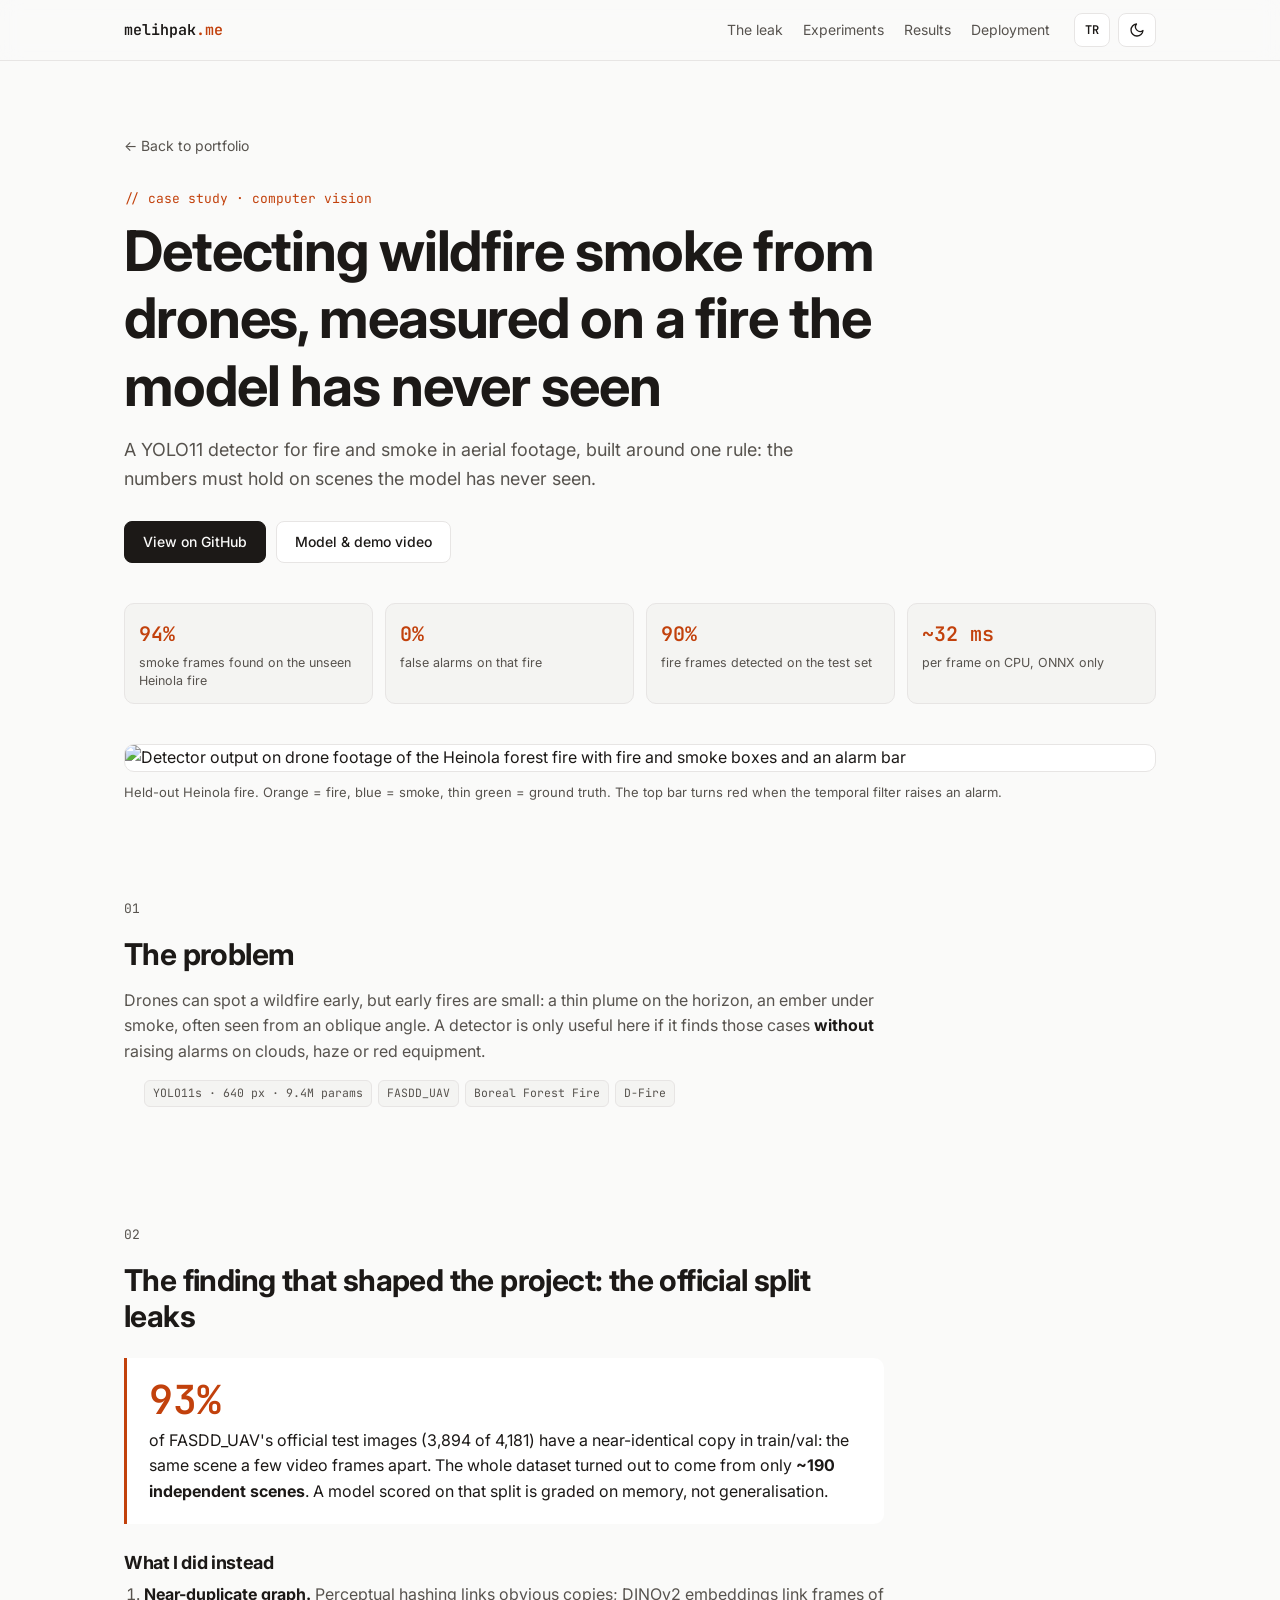
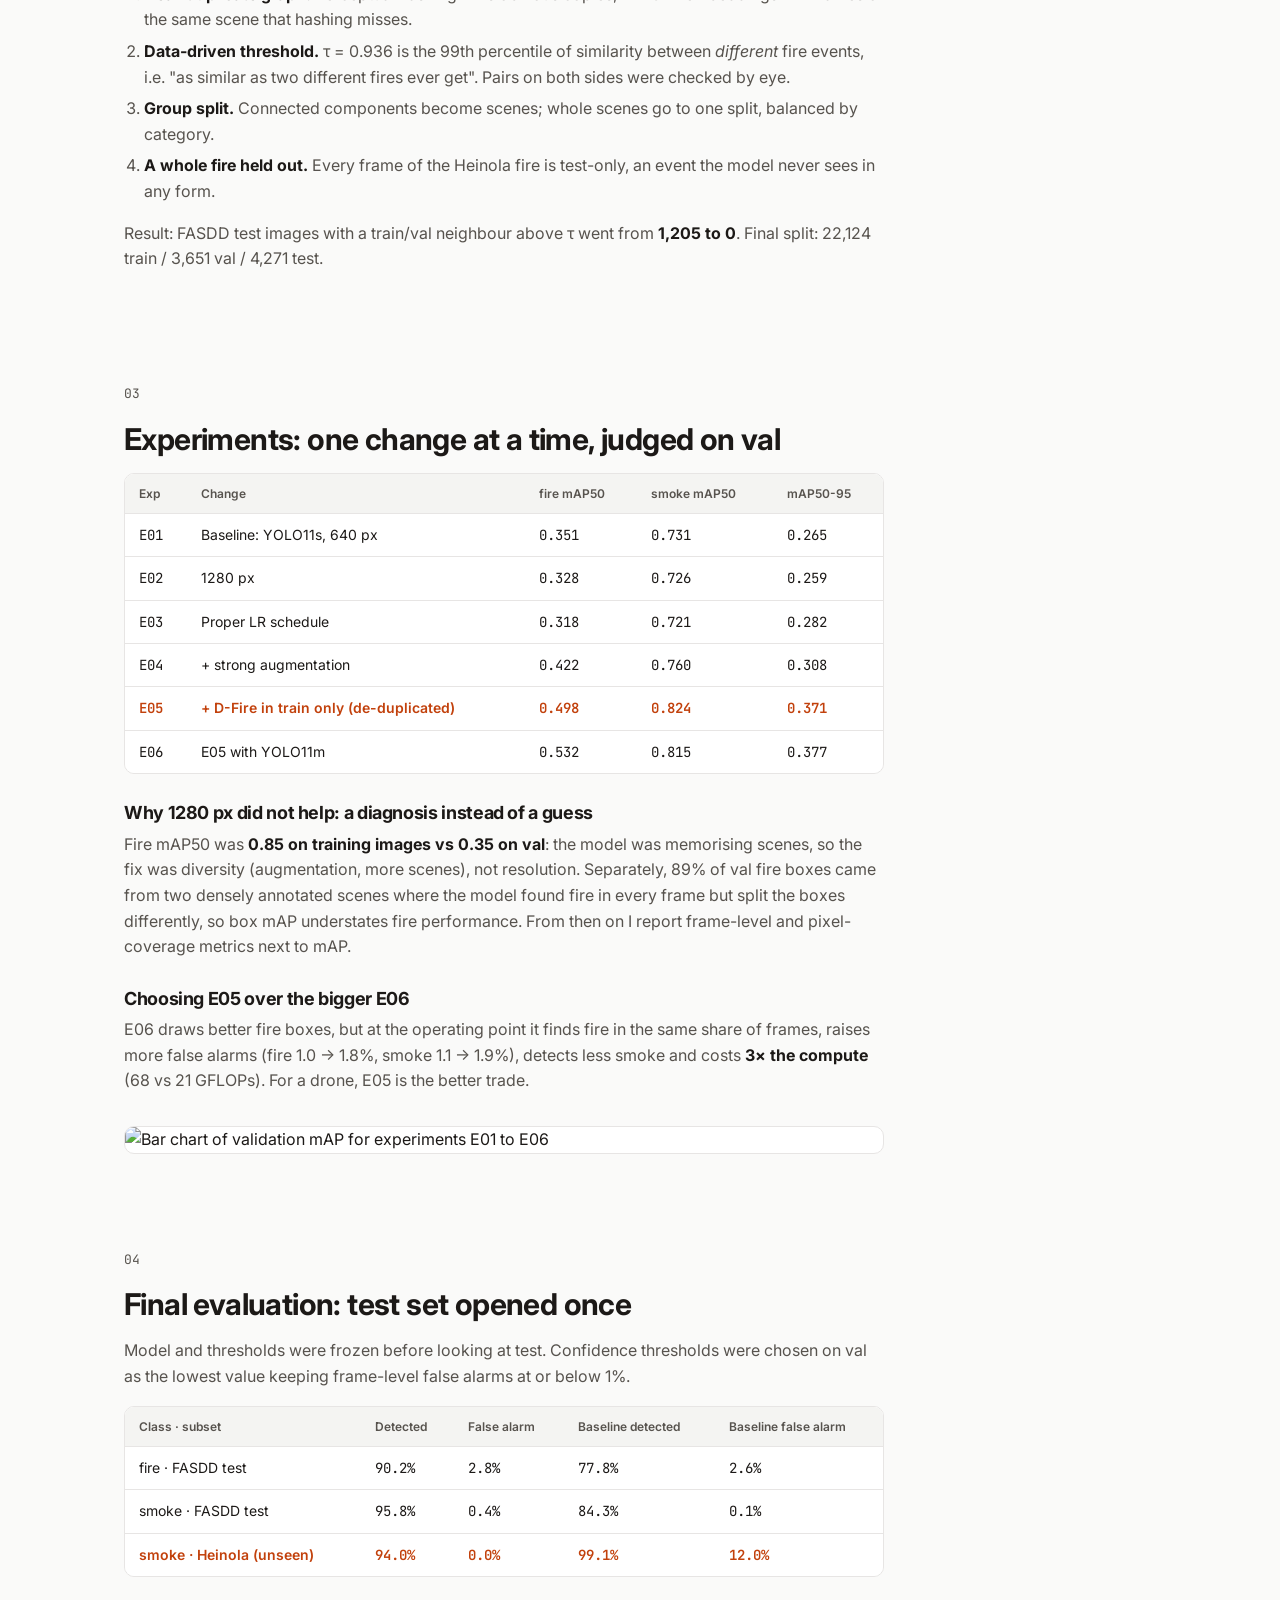
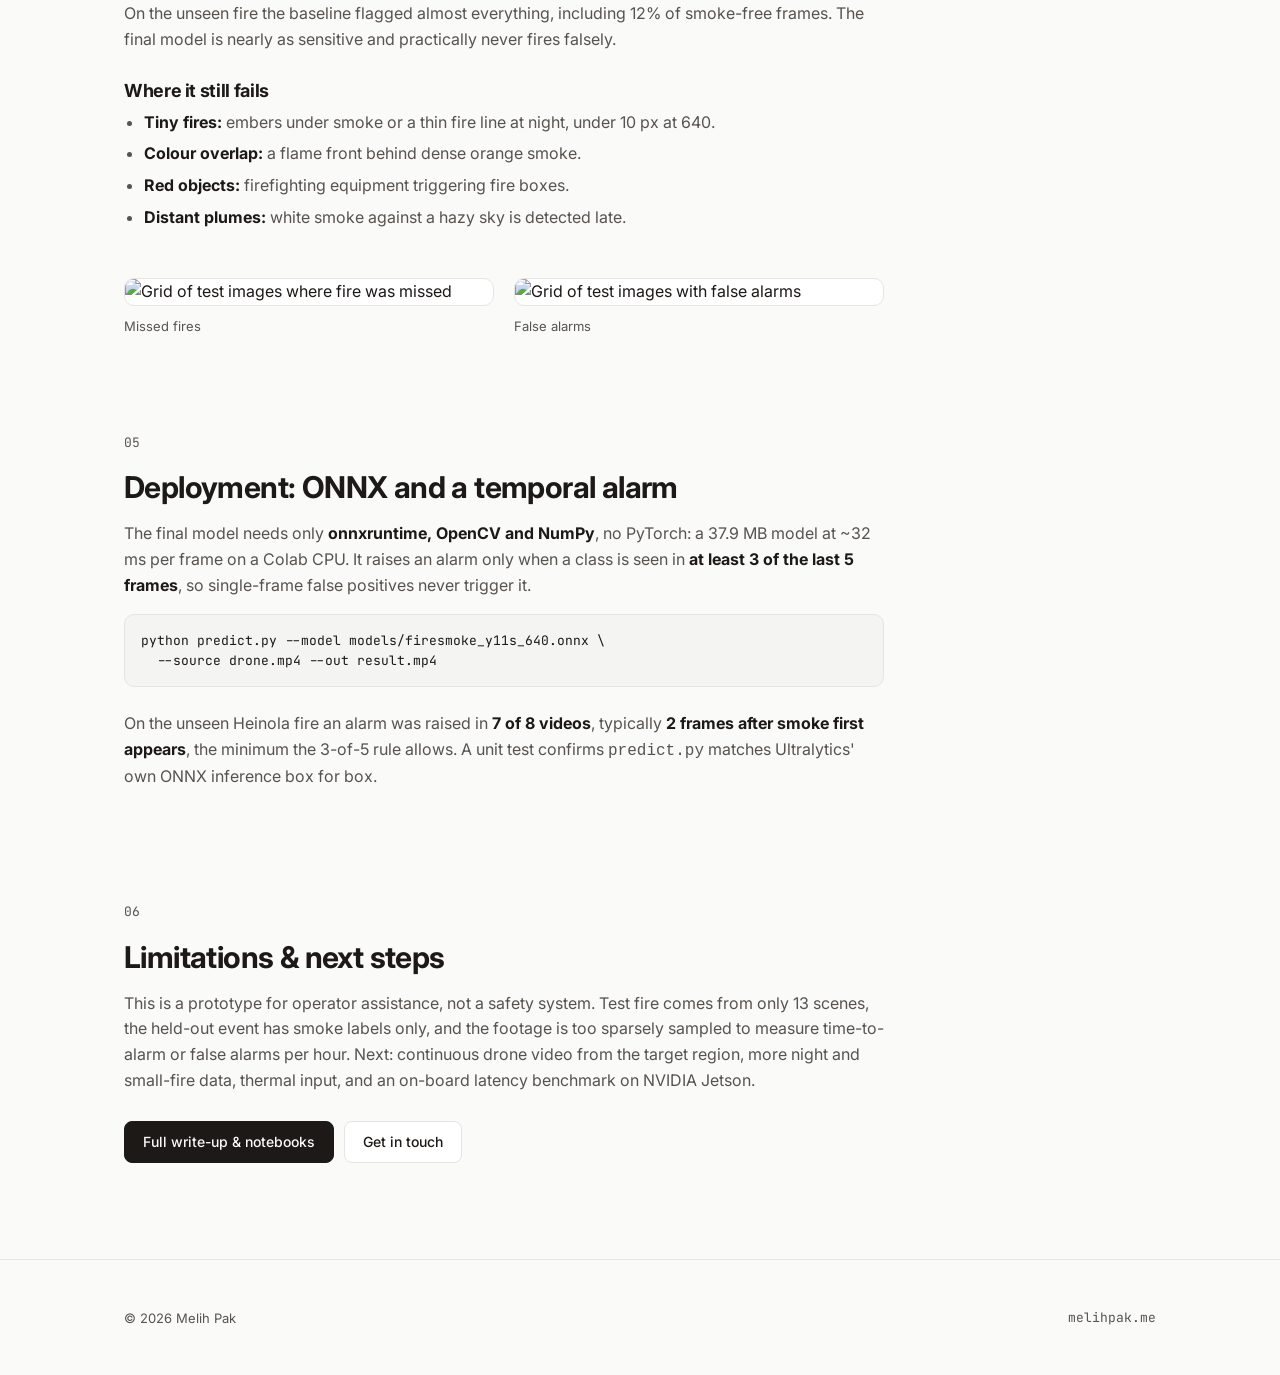
==== wildfire.html @ 62a76d14 "Add portfolio site with wildfire case study and CVs Bilingual (EN/TR) portfolio with system-aware th" ====
<!doctype html>
<html lang="en" data-lang="en"
  data-title-en="Wildfire detection from drones · Melih Pak"
  data-title-tr="Drone ile orman yangını tespiti · Melih Pak">
<head>
  <meta charset="utf-8">
  <meta name="viewport" content="width=device-width, initial-scale=1">
  <title>Wildfire detection from drones · Melih Pak</title>
  <meta name="description" content="Case study: a YOLO11 fire and smoke detector for drone footage, evaluated on a leak-free split and an entirely unseen wildfire, deployed with ONNX Runtime.">
  <meta property="og:title" content="Wildfire detection from drones · Melih Pak">
  <meta property="og:description" content="94% of smoke frames found on an unseen fire with 0% false alarms.">
  <meta property="og:url" content="https://melihpak.me/wildfire.html">
  <meta property="og:type" content="article">
  <link rel="canonical" href="https://melihpak.me/wildfire.html">
  <link rel="icon" href="data:image/svg+xml,<svg xmlns='http://www.w3.org/2000/svg' viewBox='0 0 32 32'><rect x='3' y='7' width='26' height='20' fill='none' stroke='%23ff7a2e' stroke-width='3'/><rect x='3' y='2' width='14' height='6' fill='%23ff7a2e'/></svg>">
  <script>
    (function () {
      var r = document.documentElement, t = null, l = null;
      try { t = localStorage.getItem("theme"); l = localStorage.getItem("lang"); } catch (e) {}
      if (t) r.dataset.theme = t;
      if (!l) l = (navigator.language || "").toLowerCase().indexOf("tr") === 0 ? "tr" : "en";
      r.dataset.lang = l;
      r.lang = l;
    })();
  </script>
  <link rel="preconnect" href="https://fonts.googleapis.com">
  <link rel="preconnect" href="https://fonts.gstatic.com" crossorigin>
  <link href="https://fonts.googleapis.com/css2?family=Inter:wght@400;500;600;700&family=JetBrains+Mono:wght@400;600&display=swap" rel="stylesheet">
  <link rel="stylesheet" href="assets/style.css">
</head>
<body>
  <header class="site-header">
    <div class="container">
      <a class="logo" href="index.html">melihpak<span>.me</span></a>
      <nav class="nav" aria-label="Main">
        <ul class="nav-links">
          <li><a href="#leak"><span lang="en">The leak</span><span lang="tr">Sızıntı</span></a></li>
          <li><a href="#experiments"><span lang="en">Experiments</span><span lang="tr">Deneyler</span></a></li>
          <li><a href="#results"><span lang="en">Results</span><span lang="tr">Sonuçlar</span></a></li>
          <li><a href="#deployment"><span lang="en">Deployment</span><span lang="tr">Dağıtım</span></a></li>
        </ul>
        <div class="toggles">
          <button class="icon-btn" id="lang-toggle" type="button">TR</button>
          <button class="icon-btn" id="theme-toggle" type="button" aria-label="Toggle theme">
            <svg class="icon-moon" viewBox="0 0 24 24" fill="none" stroke="currentColor" stroke-width="2" stroke-linecap="round" stroke-linejoin="round"><path d="M21 12.8A9 9 0 1 1 11.2 3a7 7 0 0 0 9.8 9.8z"/></svg>
            <svg class="icon-sun" viewBox="0 0 24 24" fill="none" stroke="currentColor" stroke-width="2" stroke-linecap="round"><circle cx="12" cy="12" r="4"/><path d="M12 2v2M12 20v2M4.9 4.9l1.4 1.4M17.7 17.7l1.4 1.4M2 12h2M20 12h2M4.9 19.1l1.4-1.4M17.7 6.3l1.4-1.4"/></svg>
          </button>
        </div>
      </nav>
    </div>
  </header>

  <main class="container">
    <div class="cs-hero">
      <a class="back" href="index.html"><span lang="en">← Back to portfolio</span><span lang="tr">← Portfolyoya dön</span></a>
      <p class="eyebrow"><span lang="en">// case study · computer vision</span><span lang="tr">// vaka çalışması · bilgisayarlı görü</span></p>
      <h1><span lang="en">Detecting wildfire smoke from drones, measured on a fire the model has never seen</span><span lang="tr">Drone görüntülerinden orman yangını dumanı tespiti, modelin hiç görmediği bir yangında ölçüldü</span></h1>
      <p class="lede">
        <span lang="en">A YOLO11 detector for fire and smoke in aerial footage, built around one rule: the numbers must hold on scenes the model has never seen.</span>
        <span lang="tr">Havadan çekilmiş görüntülerde ateş ve duman tespit eden bir YOLO11 modeli. Tek bir kurala göre geliştirildi: sonuçlar modelin hiç görmediği sahnelerde de geçerli olmalı.</span>
      </p>
      <div class="links">
        <a class="btn primary" href="https://github.com/MelihPAK/wildfire-uav-detection" target="_blank" rel="noopener"><span lang="en">View on GitHub</span><span lang="tr">GitHub'da incele</span></a>
        <a class="btn" href="https://github.com/MelihPAK/wildfire-uav-detection/releases" target="_blank" rel="noopener"><span lang="en">Model &amp; demo video</span><span lang="tr">Model &amp; demo video</span></a>
      </div>

      <div class="stats">
        <div class="stat det smoke" data-label="smoke 0.94"><strong>94%</strong>
          <span lang="en">smoke frames found on the unseen Heinola fire</span><span lang="tr">görülmemiş Heinola yangınında bulunan duman kareleri</span></div>
        <div class="stat det" data-label="false_alarm 0.00"><strong>0%</strong>
          <span lang="en">false alarms on that fire</span><span lang="tr">aynı yangında yanlış alarm</span></div>
        <div class="stat det smoke" data-label="fire 0.90"><strong>90%</strong>
          <span lang="en">fire frames detected on the test set</span><span lang="tr">test setinde tespit edilen ateş kareleri</span></div>
        <div class="stat det" data-label="latency 32ms"><strong>~32 ms</strong>
          <span lang="en">per frame on CPU, ONNX only</span><span lang="tr">kare başına, yalnızca ONNX ile CPU'da</span></div>
      </div>

      <figure class="figure" style="margin-top:0">
        <img src="https://raw.githubusercontent.com/MelihPAK/wildfire-uav-detection/main/assets/demo_heinola.gif"
          alt="Detector output on drone footage of the Heinola forest fire with fire and smoke boxes and an alarm bar">
        <figcaption>
          <span lang="en">Held-out Heinola fire. Orange = fire, blue = smoke, thin green = ground truth. The top bar turns red when the temporal filter raises an alarm.</span>
          <span lang="tr">Dışarıda tutulan Heinola yangını. Turuncu = ateş, mavi = duman, ince yeşil = gerçek etiket. Zamansal filtre alarm verdiğinde üst çubuk kırmızıya döner.</span>
        </figcaption>
      </figure>
    </div>

    <section class="prose">
      <p class="eyebrow">01</p>
      <h2><span lang="en">The problem</span><span lang="tr">Problem</span></h2>
      <p lang="en">Drones can spot a wildfire early, but early fires are small: a thin plume on the horizon, an ember under smoke, often seen from an oblique angle. A detector is only useful here if it finds those cases <strong>without</strong> raising alarms on clouds, haze or red equipment.</p>
      <p lang="tr">Drone'lar bir orman yangınını erken fark edebilir, ama erken yangınlar küçüktür: ufukta ince bir duman, dumanın altında bir kor, çoğu zaman eğik bir açıdan görülür. Burada bir model ancak bu durumları bulut, pus ya da kırmızı ekipman yüzünden alarm vermeden yakalayabiliyorsa işe yarar.</p>
      <ul class="tags"><li>YOLO11s · 640 px · 9.4M params</li><li>FASDD_UAV</li><li>Boreal Forest Fire</li><li>D-Fire</li></ul>
    </section>

    <section class="prose" id="leak">
      <p class="eyebrow">02</p>
      <h2><span lang="en">The finding that shaped the project: the official split leaks</span><span lang="tr">Projeyi şekillendiren bulgu: resmi bölme sızdırıyor</span></h2>
      <div class="callout">
        <span class="big-number">93%</span>
        <p lang="en">of FASDD_UAV's official test images (3,894 of 4,181) have a near-identical copy in train/val: the same scene a few video frames apart. The whole dataset turned out to come from only <strong>~190 independent scenes</strong>. A model scored on that split is graded on memory, not generalisation.</p>
        <p lang="tr">FASDD_UAV'nin resmi test görüntülerinin (4.181'de 3.894) eğitim/doğrulama setinde neredeyse aynı bir kopyası var: aynı sahne, birkaç video karesi arayla. Tüm veri setinin yalnızca <strong>~190 bağımsız sahneden</strong> oluştuğu ortaya çıktı. Bu bölmeyle ölçülen bir model genellemeye değil ezbere not alıyor.</p>
      </div>
      <h3><span lang="en">What I did instead</span><span lang="tr">Bunun yerine ne yaptım</span></h3>
      <ol lang="en">
        <li><strong>Near-duplicate graph.</strong> Perceptual hashing links obvious copies; DINOv2 embeddings link frames of the same scene that hashing misses.</li>
        <li><strong>Data-driven threshold.</strong> τ = 0.936 is the 99th percentile of similarity between <em>different</em> fire events, i.e. "as similar as two different fires ever get". Pairs on both sides were checked by eye.</li>
        <li><strong>Group split.</strong> Connected components become scenes; whole scenes go to one split, balanced by category.</li>
        <li><strong>A whole fire held out.</strong> Every frame of the Heinola fire is test-only, an event the model never sees in any form.</li>
      </ol>
      <ol lang="tr">
        <li><strong>Neredeyse-kopya grafı.</strong> Algısal hash bariz kopyaları bağlıyor; DINOv2 gömmeleri hash'in kaçırdığı aynı sahneye ait kareleri bağlıyor.</li>
        <li><strong>Veriye dayalı eşik.</strong> τ = 0.936, <em>farklı</em> yangın olayları arasındaki benzerliğin 99. yüzdeliği; yani "iki farklı yangının en fazla birbirine benzeyebildiği nokta". Eşiğin iki tarafındaki çiftler gözle kontrol edildi.</li>
        <li><strong>Grup bazlı bölme.</strong> Bağlı bileşenler sahne oluyor; her sahne bütün olarak tek bir bölmeye gidiyor ve kategoriye göre dengeleniyor.</li>
        <li><strong>Bir yangın tamamen dışarıda.</strong> Heinola yangınının tüm kareleri yalnızca testte; model bu olayı hiçbir şekilde görmüyor.</li>
      </ol>
      <p lang="en">Result: FASDD test images with a train/val neighbour above τ went from <strong>1,205 to 0</strong>. Final split: 22,124 train / 3,651 val / 4,271 test.</p>
      <p lang="tr">Sonuç: eğitim/doğrulamada τ üzerinde komşusu olan FASDD test görüntüsü sayısı <strong>1.205'ten 0'a</strong> indi. Son bölme: 22.124 eğitim / 3.651 doğrulama / 4.271 test.</p>
    </section>

    <section class="prose" id="experiments">
      <p class="eyebrow">03</p>
      <h2><span lang="en">Experiments: one change at a time, judged on val</span><span lang="tr">Deneyler: her seferinde tek değişiklik, doğrulama setiyle değerlendirme</span></h2>
      <div class="table-wrap">
        <table>
          <thead>
            <tr><th>Exp</th><th><span lang="en">Change</span><span lang="tr">Değişiklik</span></th><th>fire mAP50</th><th>smoke mAP50</th><th>mAP50-95</th></tr>
          </thead>
          <tbody>
            <tr><td class="num">E01</td><td><span lang="en">Baseline: YOLO11s, 640 px</span><span lang="tr">Baz: YOLO11s, 640 px</span></td><td class="num">0.351</td><td class="num">0.731</td><td class="num">0.265</td></tr>
            <tr><td class="num">E02</td><td>1280 px</td><td class="num">0.328</td><td class="num">0.726</td><td class="num">0.259</td></tr>
            <tr><td class="num">E03</td><td><span lang="en">Proper LR schedule</span><span lang="tr">Düzgün öğrenme oranı planı</span></td><td class="num">0.318</td><td class="num">0.721</td><td class="num">0.282</td></tr>
            <tr><td class="num">E04</td><td><span lang="en">+ strong augmentation</span><span lang="tr">+ güçlü veri artırma</span></td><td class="num">0.422</td><td class="num">0.760</td><td class="num">0.308</td></tr>
            <tr class="best"><td class="num">E05</td><td><span lang="en">+ D-Fire in train only (de-duplicated)</span><span lang="tr">+ yalnızca eğitime D-Fire (kopyalar ayıklanmış)</span></td><td class="num">0.498</td><td class="num">0.824</td><td class="num">0.371</td></tr>
            <tr><td class="num">E06</td><td><span lang="en">E05 with YOLO11m</span><span lang="tr">E05, YOLO11m ile</span></td><td class="num">0.532</td><td class="num">0.815</td><td class="num">0.377</td></tr>
          </tbody>
        </table>
      </div>
      <h3><span lang="en">Why 1280 px did not help: a diagnosis instead of a guess</span><span lang="tr">1280 px neden işe yaramadı: tahmin yerine teşhis</span></h3>
      <p lang="en">Fire mAP50 was <strong>0.85 on training images vs 0.35 on val</strong>: the model was memorising scenes, so the fix was diversity (augmentation, more scenes), not resolution. Separately, 89% of val fire boxes came from two densely annotated scenes where the model found fire in every frame but split the boxes differently, so box mAP understates fire performance. From then on I report frame-level and pixel-coverage metrics next to mAP.</p>
      <p lang="tr">Ateş mAP50 değeri <strong>eğitim görüntülerinde 0.85, doğrulamada 0.35</strong> idi: model sahneleri ezberliyordu, yani çözüm çözünürlük değil çeşitlilikti (veri artırma, daha fazla sahne). Ayrıca doğrulamadaki ateş kutularının %89'u yoğun etiketlenmiş iki sahneden geliyordu; model her karede ateşi buluyor ama kutuları farklı bölüyordu, bu yüzden kutu mAP'si ateş performansını olduğundan düşük gösteriyor. O noktadan sonra mAP'nin yanında kare bazlı ve piksel kapsama metriklerini de raporladım.</p>
      <h3><span lang="en">Choosing E05 over the bigger E06</span><span lang="tr">Daha büyük E06 yerine neden E05</span></h3>
      <p lang="en">E06 draws better fire boxes, but at the operating point it finds fire in the same share of frames, raises more false alarms (fire 1.0 → 1.8%, smoke 1.1 → 1.9%), detects less smoke and costs <strong>3× the compute</strong> (68 vs 21 GFLOPs). For a drone, E05 is the better trade.</p>
      <p lang="tr">E06 ateş kutularını daha iyi çiziyor, ama çalışma noktasında ateşi aynı oranda karede buluyor, daha çok yanlış alarm veriyor (ateş %1.0 → %1.8, duman %1.1 → %1.9), daha az duman tespit ediyor ve <strong>3 kat daha fazla işlem gücü</strong> istiyor (68'e karşı 21 GFLOPs). Bir drone için E05 daha doğru tercih.</p>
      <figure class="figure">
        <img src="https://raw.githubusercontent.com/MelihPAK/wildfire-uav-detection/main/assets/experiments.png" alt="Bar chart of validation mAP for experiments E01 to E06" loading="lazy">
      </figure>
    </section>

    <section class="prose" id="results">
      <p class="eyebrow">04</p>
      <h2><span lang="en">Final evaluation: test set opened once</span><span lang="tr">Son değerlendirme: test seti tek kez açıldı</span></h2>
      <p lang="en">Model and thresholds were frozen before looking at test. Confidence thresholds were chosen on val as the lowest value keeping frame-level false alarms at or below 1%.</p>
      <p lang="tr">Model ve eşikler test setine bakılmadan önce donduruldu. Güven eşikleri, kare bazlı yanlış alarmı %1 veya altında tutan en düşük değer olarak doğrulama setinde seçildi.</p>
      <div class="table-wrap">
        <table>
          <thead>
            <tr><th><span lang="en">Class · subset</span><span lang="tr">Sınıf · alt küme</span></th><th><span lang="en">Detected</span><span lang="tr">Tespit</span></th><th><span lang="en">False alarm</span><span lang="tr">Yanlış alarm</span></th><th><span lang="en">Baseline detected</span><span lang="tr">Baz tespit</span></th><th><span lang="en">Baseline false alarm</span><span lang="tr">Baz yanlış alarm</span></th></tr>
          </thead>
          <tbody>
            <tr><td><span lang="en">fire · FASDD test</span><span lang="tr">ateş · FASDD test</span></td><td class="num">90.2%</td><td class="num">2.8%</td><td class="num">77.8%</td><td class="num">2.6%</td></tr>
            <tr><td><span lang="en">smoke · FASDD test</span><span lang="tr">duman · FASDD test</span></td><td class="num">95.8%</td><td class="num">0.4%</td><td class="num">84.3%</td><td class="num">0.1%</td></tr>
            <tr class="best"><td><span lang="en">smoke · Heinola (unseen)</span><span lang="tr">duman · Heinola (görülmemiş)</span></td><td class="num">94.0%</td><td class="num">0.0%</td><td class="num">99.1%</td><td class="num">12.0%</td></tr>
          </tbody>
        </table>
      </div>
      <p lang="en">On the unseen fire the baseline flagged almost everything, including 12% of smoke-free frames. The final model is nearly as sensitive and practically never fires falsely.</p>
      <p lang="tr">Görülmemiş yangında baz model neredeyse her şeyi işaretledi, dumansız karelerin %12'si dahil. Son model neredeyse aynı hassasiyette ve pratikte hiç yanlış alarm vermiyor.</p>

      <h3><span lang="en">Where it still fails</span><span lang="tr">Hâlâ nerede hata yapıyor</span></h3>
      <ul lang="en">
        <li><strong>Tiny fires:</strong> embers under smoke or a thin fire line at night, under 10 px at 640.</li>
        <li><strong>Colour overlap:</strong> a flame front behind dense orange smoke.</li>
        <li><strong>Red objects:</strong> firefighting equipment triggering fire boxes.</li>
        <li><strong>Distant plumes:</strong> white smoke against a hazy sky is detected late.</li>
      </ul>
      <ul lang="tr">
        <li><strong>Çok küçük yangınlar:</strong> dumanın altındaki korlar ya da gece ince bir ateş çizgisi, 640 px'te 10 pikselin altında.</li>
        <li><strong>Renk örtüşmesi:</strong> yoğun turuncu dumanın arkasındaki alev cephesi.</li>
        <li><strong>Kırmızı nesneler:</strong> itfaiye ekipmanının ateş olarak algılanması.</li>
        <li><strong>Uzak duman:</strong> puslu gökyüzüne karşı beyaz duman geç fark ediliyor.</li>
      </ul>
      <div class="two-figs">
        <figure class="figure">
          <img src="https://raw.githubusercontent.com/MelihPAK/wildfire-uav-detection/main/assets/test_miss_fire.png" alt="Grid of test images where fire was missed" loading="lazy">
          <figcaption><span lang="en">Missed fires</span><span lang="tr">Kaçırılan yangınlar</span></figcaption>
        </figure>
        <figure class="figure">
          <img src="https://raw.githubusercontent.com/MelihPAK/wildfire-uav-detection/main/assets/test_false_alarm.png" alt="Grid of test images with false alarms" loading="lazy">
          <figcaption><span lang="en">False alarms</span><span lang="tr">Yanlış alarmlar</span></figcaption>
        </figure>
      </div>
    </section>

    <section class="prose" id="deployment">
      <p class="eyebrow">05</p>
      <h2><span lang="en">Deployment: ONNX and a temporal alarm</span><span lang="tr">Dağıtım: ONNX ve zamansal alarm</span></h2>
      <p lang="en">The final model needs only <strong>onnxruntime, OpenCV and NumPy</strong>, no PyTorch: a 37.9 MB model at ~32 ms per frame on a Colab CPU. It raises an alarm only when a class is seen in <strong>at least 3 of the last 5 frames</strong>, so single-frame false positives never trigger it.</p>
      <p lang="tr">Son model yalnızca <strong>onnxruntime, OpenCV ve NumPy</strong> gerektiriyor, PyTorch gerekmiyor: 37,9 MB'lık model Colab CPU'sunda kare başına ~32 ms'de çalışıyor. Bir sınıf <strong>son 5 karenin en az 3'ünde</strong> görüldüğünde alarm veriyor, böylece tek karelik yanlış tespitler alarmı tetiklemiyor.</p>
      <pre class="mono">python predict.py --model models/firesmoke_y11s_640.onnx \
  --source drone.mp4 --out result.mp4</pre>
      <p lang="en">On the unseen Heinola fire an alarm was raised in <strong>7 of 8 videos</strong>, typically <strong>2 frames after smoke first appears</strong>, the minimum the 3-of-5 rule allows. A unit test confirms <code>predict.py</code> matches Ultralytics' own ONNX inference box for box.</p>
      <p lang="tr">Görülmemiş Heinola yangınında <strong>8 videonun 7'sinde</strong> alarm verildi, genellikle dumanın ilk göründüğü andan <strong>2 kare sonra</strong>; 3'te 5 kuralının izin verdiği en kısa süre. Bir birim testi, <code>predict.py</code>'nin Ultralytics'in kendi ONNX çıkarımıyla kutu kutu aynı sonucu verdiğini doğruluyor.</p>
    </section>

    <section class="prose">
      <p class="eyebrow">06</p>
      <h2><span lang="en">Limitations &amp; next steps</span><span lang="tr">Sınırlamalar &amp; sonraki adımlar</span></h2>
      <p lang="en">This is a prototype for operator assistance, not a safety system. Test fire comes from only 13 scenes, the held-out event has smoke labels only, and the footage is too sparsely sampled to measure time-to-alarm or false alarms per hour. Next: continuous drone video from the target region, more night and small-fire data, thermal input, and an on-board latency benchmark on NVIDIA Jetson.</p>
      <p lang="tr">Bu bir güvenlik sistemi değil, operatöre yardımcı bir prototip. Test setindeki ateş yalnızca 13 sahneden geliyor, dışarıda tutulan olayda yalnızca duman etiketi var ve görüntüler alarm süresini ya da saat başına yanlış alarmı ölçmek için fazla seyrek örneklenmiş. Sıradaki adımlar: hedef bölgeden kesintisiz drone videosu, daha fazla gece ve küçük yangın verisi, termal kamera girdisi ve NVIDIA Jetson üzerinde gecikme ölçümü.</p>
      <div class="links" style="margin-top:28px">
        <a class="btn primary" href="https://github.com/MelihPAK/wildfire-uav-detection" target="_blank" rel="noopener"><span lang="en">Full write-up &amp; notebooks</span><span lang="tr">Detaylı rapor &amp; notebook'lar</span></a>
        <a class="btn" href="index.html#contact"><span lang="en">Get in touch</span><span lang="tr">İletişime geç</span></a>
      </div>
    </section>
  </main>

  <footer>
    <div class="container">
      <span>© 2026 Melih Pak</span>
      <span class="mono">melihpak.me</span>
    </div>
  </footer>

  <script src="assets/main.js"></script>
</body>
</html>
---- assets/style.css ----
/* ---------- Tokens ---------- */
:root {
  --bg: #fafaf9;
  --surface: #ffffff;
  --surface-2: #f4f4f2;
  --text: #1c1917;
  --muted: #57534e;
  --border: #e7e5e4;
  --fire: #c2410c;
  --smoke: #0369a1;
  --gt: #15803d;
  --on-accent: #ffffff;
  --grid: rgba(28, 25, 23, 0.05);
  --shadow: 0 1px 2px rgba(0, 0, 0, 0.04), 0 8px 24px rgba(0, 0, 0, 0.04);
  color-scheme: light;
}

@media (prefers-color-scheme: dark) {
  :root:not([data-theme="light"]) {
    --bg: #0c0c0d;
    --surface: #141416;
    --surface-2: #1b1b1e;
    --text: #ededed;
    --muted: #a1a1aa;
    --border: #2a2a2e;
    --fire: #ff7a2e;
    --smoke: #4fb3ff;
    --gt: #4ade80;
    --on-accent: #0c0c0d;
    --grid: rgba(255, 255, 255, 0.04);
    --shadow: none;
    color-scheme: dark;
  }
}

:root[data-theme="dark"] {
  --bg: #0c0c0d;
  --surface: #141416;
  --surface-2: #1b1b1e;
  --text: #ededed;
  --muted: #a1a1aa;
  --border: #2a2a2e;
  --fire: #ff7a2e;
  --smoke: #4fb3ff;
  --gt: #4ade80;
  --on-accent: #0c0c0d;
  --grid: rgba(255, 255, 255, 0.04);
  --shadow: none;
  color-scheme: dark;
}

/* ---------- Language switching ---------- */
html[data-lang="en"] [lang="tr"],
html[data-lang="tr"] [lang="en"] {
  display: none !important;
}

/* ---------- Base ---------- */
*,
*::before,
*::after {
  box-sizing: border-box;
}

html {
  scroll-behavior: smooth;
  scroll-padding-top: 72px;
}

body {
  margin: 0;
  background: var(--bg);
  color: var(--text);
  font-family: "Inter", system-ui, -apple-system, "Segoe UI", sans-serif;
  font-size: 16px;
  line-height: 1.6;
  -webkit-font-smoothing: antialiased;
  transition: background-color 0.2s, color 0.2s;
}

a {
  color: inherit;
}

img {
  max-width: 100%;
  display: block;
}

h1, h2, h3 {
  line-height: 1.2;
  letter-spacing: -0.02em;
  margin: 0;
}

.mono {
  font-family: "JetBrains Mono", ui-monospace, monospace;
}

.container {
  width: 100%;
  max-width: 1080px;
  margin: 0 auto;
  padding: 0 24px;
}

section {
  padding: 96px 0 0;
}

.section-head {
  margin-bottom: 32px;
}

.eyebrow {
  font-family: "JetBrains Mono", ui-monospace, monospace;
  font-size: 13px;
  color: var(--fire);
  margin: 0 0 8px;
}

.section-head h2 {
  font-size: clamp(26px, 4vw, 34px);
}

.muted {
  color: var(--muted);
}

/* ---------- Header ---------- */
.site-header {
  position: sticky;
  top: 0;
  z-index: 10;
  background: color-mix(in srgb, var(--bg) 85%, transparent);
  backdrop-filter: blur(10px);
  -webkit-backdrop-filter: blur(10px);
  border-bottom: 1px solid var(--border);
}

.site-header .container {
  display: flex;
  align-items: center;
  justify-content: space-between;
  height: 60px;
  gap: 16px;
}

.logo {
  font-family: "JetBrains Mono", ui-monospace, monospace;
  font-weight: 600;
  font-size: 15px;
  text-decoration: none;
}

.logo span {
  color: var(--fire);
}

.nav {
  display: flex;
  align-items: center;
  gap: 24px;
}

.nav-links {
  display: flex;
  gap: 20px;
  list-style: none;
  margin: 0;
  padding: 0;
}

.nav-links a {
  font-size: 14px;
  color: var(--muted);
  text-decoration: none;
}

.nav-links a:hover {
  color: var(--text);
}

.toggles {
  display: flex;
  gap: 8px;
}

.icon-btn {
  height: 34px;
  min-width: 34px;
  padding: 0 10px;
  border: 1px solid var(--border);
  border-radius: 8px;
  background: var(--surface);
  color: var(--text);
  font-family: "JetBrains Mono", ui-monospace, monospace;
  font-size: 12px;
  font-weight: 600;
  cursor: pointer;
  display: inline-flex;
  align-items: center;
  justify-content: center;
}

.icon-btn:hover {
  border-color: var(--muted);
}

.icon-btn svg {
  width: 16px;
  height: 16px;
}

.icon-sun { display: none; }
:root[data-theme="dark"] .icon-sun { display: block; }
:root[data-theme="dark"] .icon-moon { display: none; }
@media (prefers-color-scheme: dark) {
  :root:not([data-theme="light"]) .icon-sun { display: block; }
  :root:not([data-theme="light"]) .icon-moon { display: none; }
}

/* ---------- Detection box motif ---------- */
.det {
  position: relative;
}

.det::before {
  content: "";
  position: absolute;
  inset: -8px;
  border: 1.5px solid var(--det-color, var(--fire));
  border-radius: 2px;
  opacity: 0;
  transform: scale(1.03);
  transition: opacity 0.18s, transform 0.18s;
  pointer-events: none;
}

.det::after {
  content: attr(data-label);
  position: absolute;
  left: -8px;
  top: -8px;
  transform: translateY(-100%);
  padding: 1px 6px;
  background: var(--det-color, var(--fire));
  color: var(--on-accent);
  font-family: "JetBrains Mono", ui-monospace, monospace;
  font-size: 11px;
  font-weight: 600;
  line-height: 1.6;
  white-space: nowrap;
  opacity: 0;
  transition: opacity 0.18s;
  pointer-events: none;
}

.det:hover::before,
.det:focus-within::before,
.det.is-on::before {
  opacity: 1;
  transform: scale(1);
}

.det:hover::after,
.det:focus-within::after,
.det.is-on::after {
  opacity: 1;
}

.det.smoke { --det-color: var(--smoke); }

/* ---------- Hero ---------- */
.hero {
  padding: 120px 0 40px;
  background-image:
    linear-gradient(var(--grid) 1px, transparent 1px),
    linear-gradient(90deg, var(--grid) 1px, transparent 1px);
  background-size: 40px 40px;
  background-position: -1px -1px;
  border-bottom: 1px solid var(--border);
}

.hero-status {
  font-size: 13px;
  color: var(--muted);
  margin: 0 0 40px;
}

.hero-status .dot {
  display: inline-block;
  width: 8px;
  height: 8px;
  border-radius: 50%;
  background: var(--gt);
  margin-right: 8px;
  animation: pulse 1.6s ease-in-out infinite;
}

.hero-status .after { display: none; }
.hero-status.done .before { display: none; }
.hero-status.done .after { display: inline; }
.hero-status.done .dot { animation: none; }

@keyframes pulse {
  50% { opacity: 0.3; }
}

.hero h1 {
  display: inline-block;
  font-size: clamp(44px, 9vw, 88px);
  font-weight: 700;
  letter-spacing: -0.04em;
  margin-top: 16px;
}

.hero h1.det::before {
  inset: -4px -12px;
}

.hero h1.det::after {
  left: -12px;
  top: -4px;
  font-size: 13px;
  padding: 2px 8px;
}

.hero .role {
  font-size: clamp(18px, 2.6vw, 24px);
  font-weight: 500;
  margin: 24px 0 12px;
}

.hero .lede {
  max-width: 620px;
  color: var(--muted);
  font-size: 17px;
  margin: 0 0 12px;
}

.hero .meta {
  font-size: 13px;
  color: var(--muted);
  margin: 0 0 32px;
}

.actions {
  display: flex;
  flex-wrap: wrap;
  gap: 10px;
  margin-bottom: 64px;
}

.btn {
  display: inline-flex;
  align-items: center;
  gap: 8px;
  height: 42px;
  padding: 0 18px;
  border-radius: 8px;
  border: 1px solid var(--border);
  background: var(--surface);
  color: var(--text);
  font-size: 14px;
  font-weight: 500;
  text-decoration: none;
  transition: border-color 0.15s, transform 0.15s;
}

.btn:hover {
  border-color: var(--muted);
  transform: translateY(-1px);
}

.btn.primary {
  background: var(--text);
  border-color: var(--text);
  color: var(--bg);
}

.btn svg {
  width: 16px;
  height: 16px;
}

/* ---------- Featured ---------- */
.featured {
  display: grid;
  grid-template-columns: 1.1fr 1fr;
  gap: 40px;
  align-items: center;
  padding: 28px;
  background: var(--surface);
  border: 1px solid var(--border);
  border-radius: 16px;
  box-shadow: var(--shadow);
}

.featured-media {
  border-radius: 10px;
  overflow: hidden;
  border: 1px solid var(--border);
  background: #000;
}

.featured-media img {
  width: 100%;
  height: auto;
}

.featured-media + .caption {
  font-size: 12px;
  color: var(--muted);
  margin: 10px 0 0;
}

.featured h3 {
  font-size: 26px;
  margin-bottom: 12px;
}

.featured p {
  color: var(--muted);
  margin: 0 0 20px;
}

.stats {
  display: grid;
  grid-template-columns: repeat(2, 1fr);
  gap: 12px;
  margin-bottom: 24px;
}

.stat {
  padding: 14px;
  border: 1px solid var(--border);
  border-radius: 10px;
  background: var(--surface-2);
}

.stat strong {
  display: block;
  font-family: "JetBrains Mono", ui-monospace, monospace;
  font-size: 20px;
  font-weight: 600;
  color: var(--fire);
}

.stat span {
  display: block;
  font-size: 12.5px;
  color: var(--muted);
  line-height: 1.4;
  margin-top: 4px;
}

.tags {
  display: flex;
  flex-wrap: wrap;
  gap: 6px;
  list-style: none;
  padding: 0;
  margin: 0 0 20px;
}

.tags li {
  font-family: "JetBrains Mono", ui-monospace, monospace;
  font-size: 11.5px;
  padding: 3px 8px;
  border-radius: 6px;
  background: var(--surface-2);
  border: 1px solid var(--border);
  color: var(--muted);
}

.links {
  display: flex;
  flex-wrap: wrap;
  gap: 10px;
}

/* ---------- Experience ---------- */
.timeline {
  list-style: none;
  margin: 0;
  padding: 0;
  border-left: 1px solid var(--border);
}

.timeline li {
  position: relative;
  padding: 0 0 40px 28px;
}

.timeline li:last-child {
  padding-bottom: 0;
}

.timeline li::before {
  content: "";
  position: absolute;
  left: -5px;
  top: 8px;
  width: 9px;
  height: 9px;
  border-radius: 50%;
  background: var(--bg);
  border: 2px solid var(--muted);
}

.timeline li.current::before {
  border-color: var(--gt);
  background: var(--gt);
}

.job-head {
  display: flex;
  flex-wrap: wrap;
  justify-content: space-between;
  gap: 4px 16px;
  margin-bottom: 6px;
}

.job-head h3 {
  font-size: 18px;
}

.job-head .when {
  font-family: "JetBrains Mono", ui-monospace, monospace;
  font-size: 13px;
  color: var(--muted);
}

.job-role {
  color: var(--muted);
  font-size: 14px;
  margin: 0 0 10px;
}

.timeline ul {
  margin: 0;
  padding-left: 18px;
  color: var(--muted);
  font-size: 15px;
}

.timeline ul li {
  padding: 0 0 4px;
}

.timeline ul li::before {
  display: none;
}

/* ---------- Projects ---------- */
.grid {
  display: grid;
  grid-template-columns: repeat(auto-fill, minmax(min(100%, 300px), 1fr));
  gap: 28px 24px;
}

.card {
  display: flex;
  flex-direction: column;
  padding: 22px;
  background: var(--surface);
  border: 1px solid var(--border);
  border-radius: 12px;
}

.card h3 {
  font-size: 17px;
  margin-bottom: 8px;
}

.card p {
  font-size: 14.5px;
  color: var(--muted);
  margin: 0 0 16px;
  flex: 1;
}

.card .tags {
  margin: 0;
}

/* ---------- Skills ---------- */
.skills {
  display: grid;
  grid-template-columns: repeat(auto-fill, minmax(min(100%, 300px), 1fr));
  gap: 28px 32px;
}

.skills h3 {
  font-family: "JetBrains Mono", ui-monospace, monospace;
  font-size: 13px;
  font-weight: 600;
  color: var(--muted);
  letter-spacing: 0;
  margin-bottom: 12px;
}

.skills .tags li {
  color: var(--text);
  font-size: 12.5px;
}

/* ---------- Education ---------- */
.edu {
  display: grid;
  grid-template-columns: 2fr 1fr;
  gap: 24px;
}

.panel {
  padding: 24px;
  background: var(--surface);
  border: 1px solid var(--border);
  border-radius: 12px;
}

.panel h3 {
  font-size: 18px;
  margin-bottom: 4px;
}

.panel p {
  margin: 0 0 8px;
  color: var(--muted);
  font-size: 15px;
}

.panel ul {
  margin: 0;
  padding-left: 18px;
  color: var(--muted);
  font-size: 15px;
}

/* ---------- Contact ---------- */
.contact {
  text-align: center;
  padding: 64px 24px;
  border: 1px solid var(--border);
  border-radius: 16px;
  background: var(--surface);
}

.contact h2 {
  font-size: clamp(28px, 5vw, 44px);
  margin-bottom: 12px;
}

.contact p {
  color: var(--muted);
  max-width: 520px;
  margin: 0 auto 28px;
}

.contact .actions {
  justify-content: center;
  margin: 0;
}

footer {
  padding: 48px 0;
  margin-top: 96px;
  border-top: 1px solid var(--border);
  font-size: 13px;
  color: var(--muted);
}

footer .container {
  display: flex;
  flex-wrap: wrap;
  justify-content: space-between;
  gap: 8px;
}

/* ---------- Case study ---------- */
.cs-hero {
  padding: 72px 0 0;
}

.back {
  display: inline-block;
  font-size: 14px;
  color: var(--muted);
  text-decoration: none;
  margin-bottom: 32px;
}

.back:hover {
  color: var(--text);
}

.cs-hero h1 {
  font-size: clamp(32px, 6vw, 56px);
  max-width: 820px;
  margin-bottom: 16px;
}

.cs-hero .lede {
  font-size: 18px;
  color: var(--muted);
  max-width: 720px;
  margin: 0 0 28px;
}

.cs-hero .stats {
  grid-template-columns: repeat(4, 1fr);
  margin: 40px 0;
}

.figure {
  margin: 32px 0 0;
}

.figure img {
  width: 100%;
  border-radius: 10px;
  border: 1px solid var(--border);
  background: #fff;
}

.figure figcaption {
  font-size: 13px;
  color: var(--muted);
  margin-top: 10px;
}

.prose {
  max-width: 760px;
}

.prose h2 {
  font-size: clamp(24px, 3.6vw, 30px);
  margin-bottom: 16px;
}

.prose h3 {
  font-size: 18px;
  margin: 28px 0 8px;
}

.prose p,
.prose li {
  color: var(--muted);
}

.prose p {
  margin: 0 0 16px;
}

.prose strong {
  color: var(--text);
}

.prose ol,
.prose ul {
  padding-left: 20px;
  margin: 0 0 16px;
}

.prose li {
  margin-bottom: 6px;
}

.callout {
  padding: 20px 22px;
  border-left: 3px solid var(--fire);
  background: var(--surface);
  border-radius: 0 10px 10px 0;
  margin: 24px 0;
}

.callout p {
  margin: 0;
  color: var(--text);
}

.big-number {
  display: block;
  font-family: "JetBrains Mono", ui-monospace, monospace;
  font-size: 40px;
  font-weight: 600;
  color: var(--fire);
  line-height: 1.1;
  margin-bottom: 6px;
}

.table-wrap {
  overflow-x: auto;
  margin: 16px 0 24px;
  border: 1px solid var(--border);
  border-radius: 10px;
}

table {
  width: 100%;
  border-collapse: collapse;
  font-size: 14px;
  background: var(--surface);
}

th,
td {
  padding: 10px 14px;
  text-align: left;
  border-bottom: 1px solid var(--border);
  white-space: nowrap;
}

th {
  font-size: 12px;
  font-weight: 600;
  color: var(--muted);
  background: var(--surface-2);
}

td.num {
  font-family: "JetBrains Mono", ui-monospace, monospace;
}

tr:last-child td {
  border-bottom: none;
}

tr.best td {
  color: var(--fire);
  font-weight: 600;
}

.two-figs {
  display: grid;
  grid-template-columns: 1fr 1fr;
  gap: 20px;
}

pre {
  margin: 16px 0 24px;
  padding: 16px;
  overflow-x: auto;
  border-radius: 10px;
  background: var(--surface-2);
  border: 1px solid var(--border);
  font-size: 13px;
  line-height: 1.5;
}

/* ---------- Responsive ---------- */
@media (max-width: 860px) {
  .featured,
  .edu,
  .two-figs {
    grid-template-columns: 1fr;
  }

  .cs-hero .stats {
    grid-template-columns: repeat(2, 1fr);
  }
}

@media (max-width: 720px) {
  .container {
    padding: 0 16px;
  }

  .nav-links {
    display: none;
  }

  section {
    padding-top: 72px;
  }

  .hero {
    padding-top: 80px;
  }

  .featured {
    padding: 16px;
    gap: 24px;
  }

  .contact {
    padding: 48px 16px;
  }
}

@media (prefers-reduced-motion: reduce) {
  html {
    scroll-behavior: auto;
  }

  *,
  *::before,
  *::after {
    animation: none !important;
    transition: none !important;
  }
}
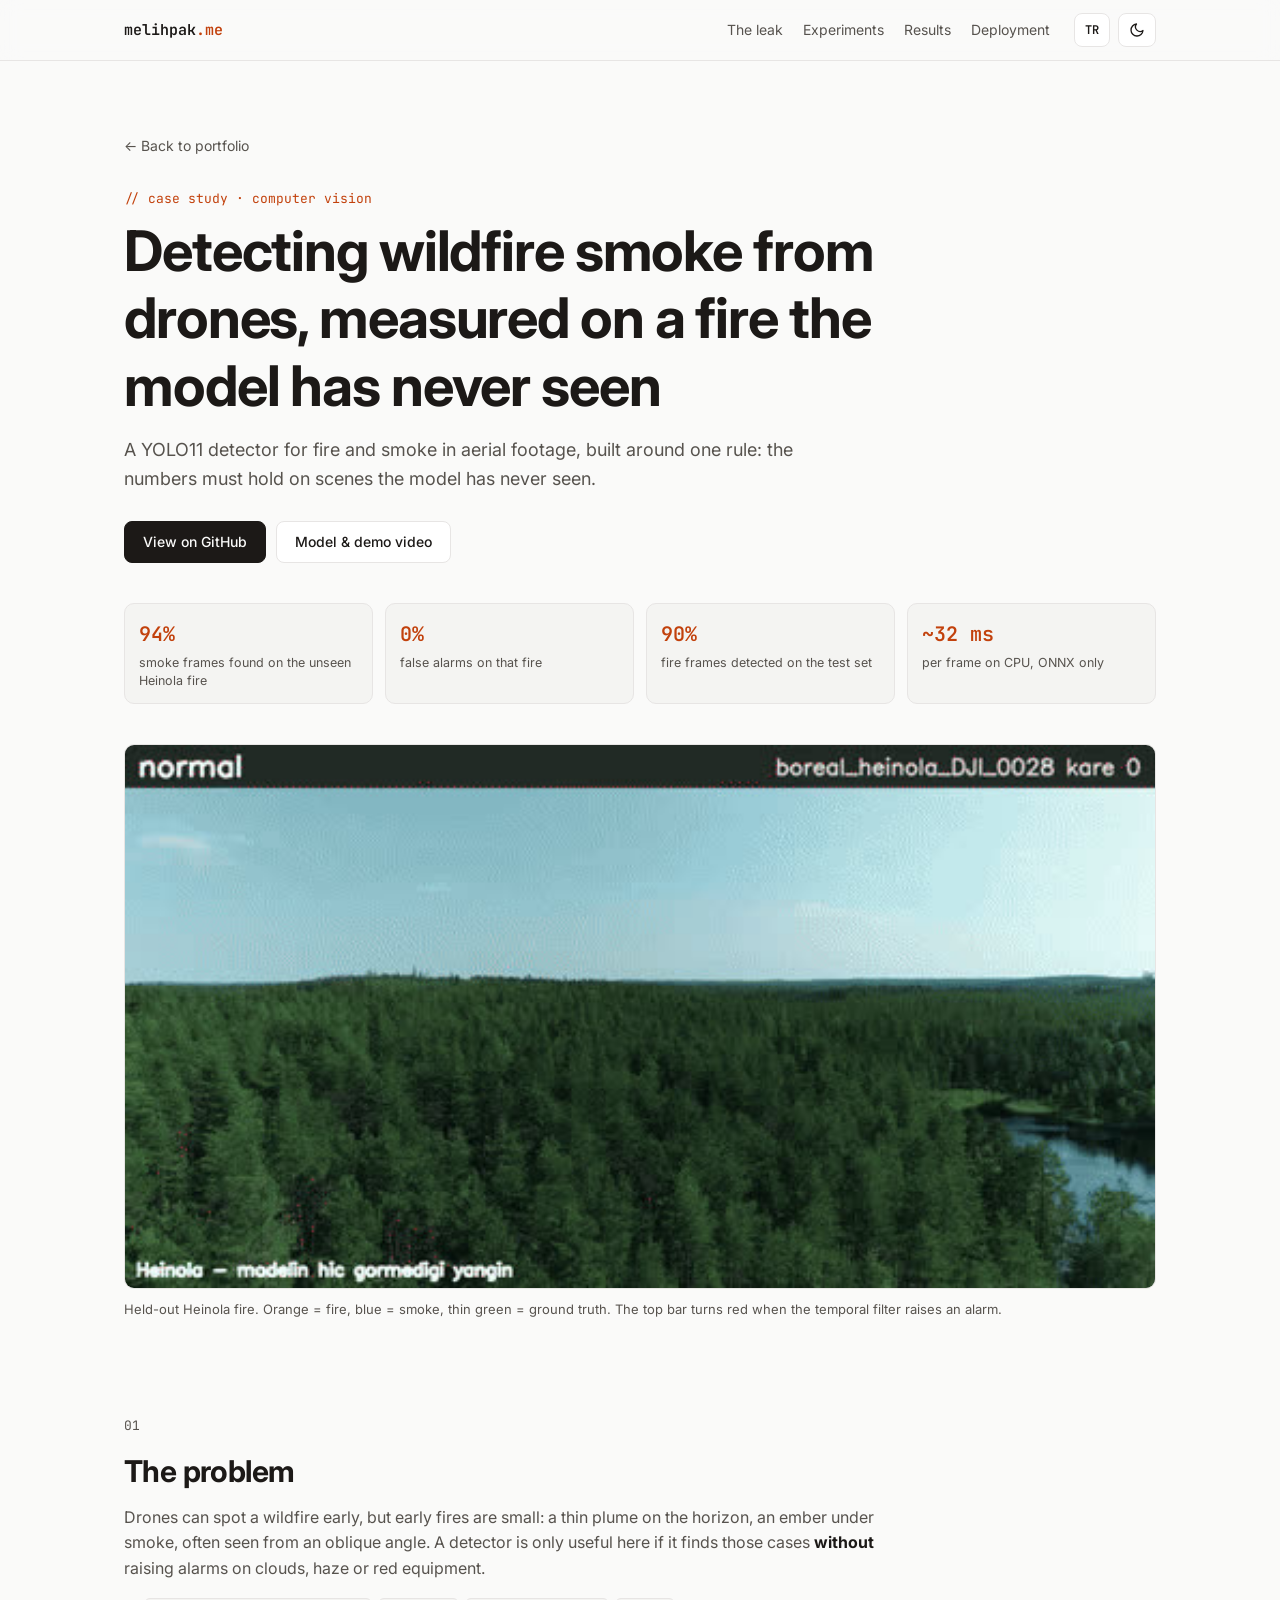
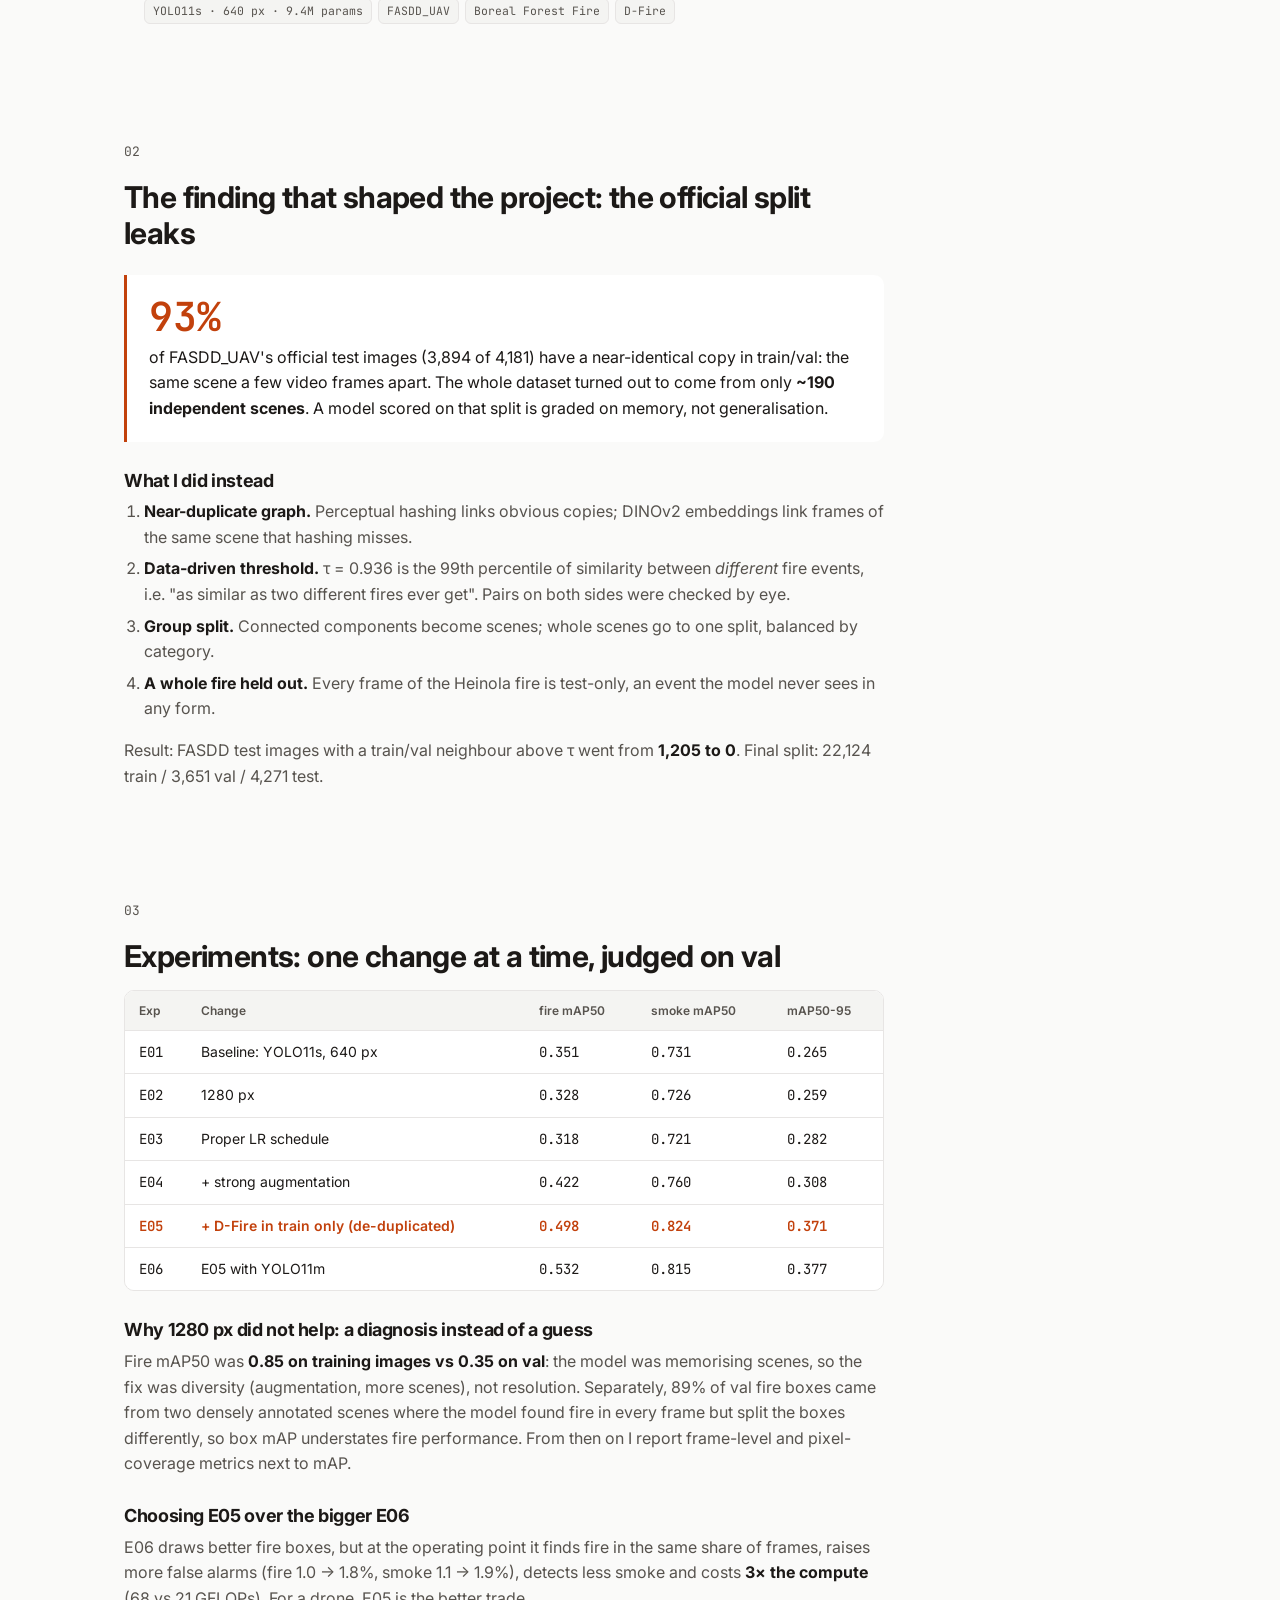
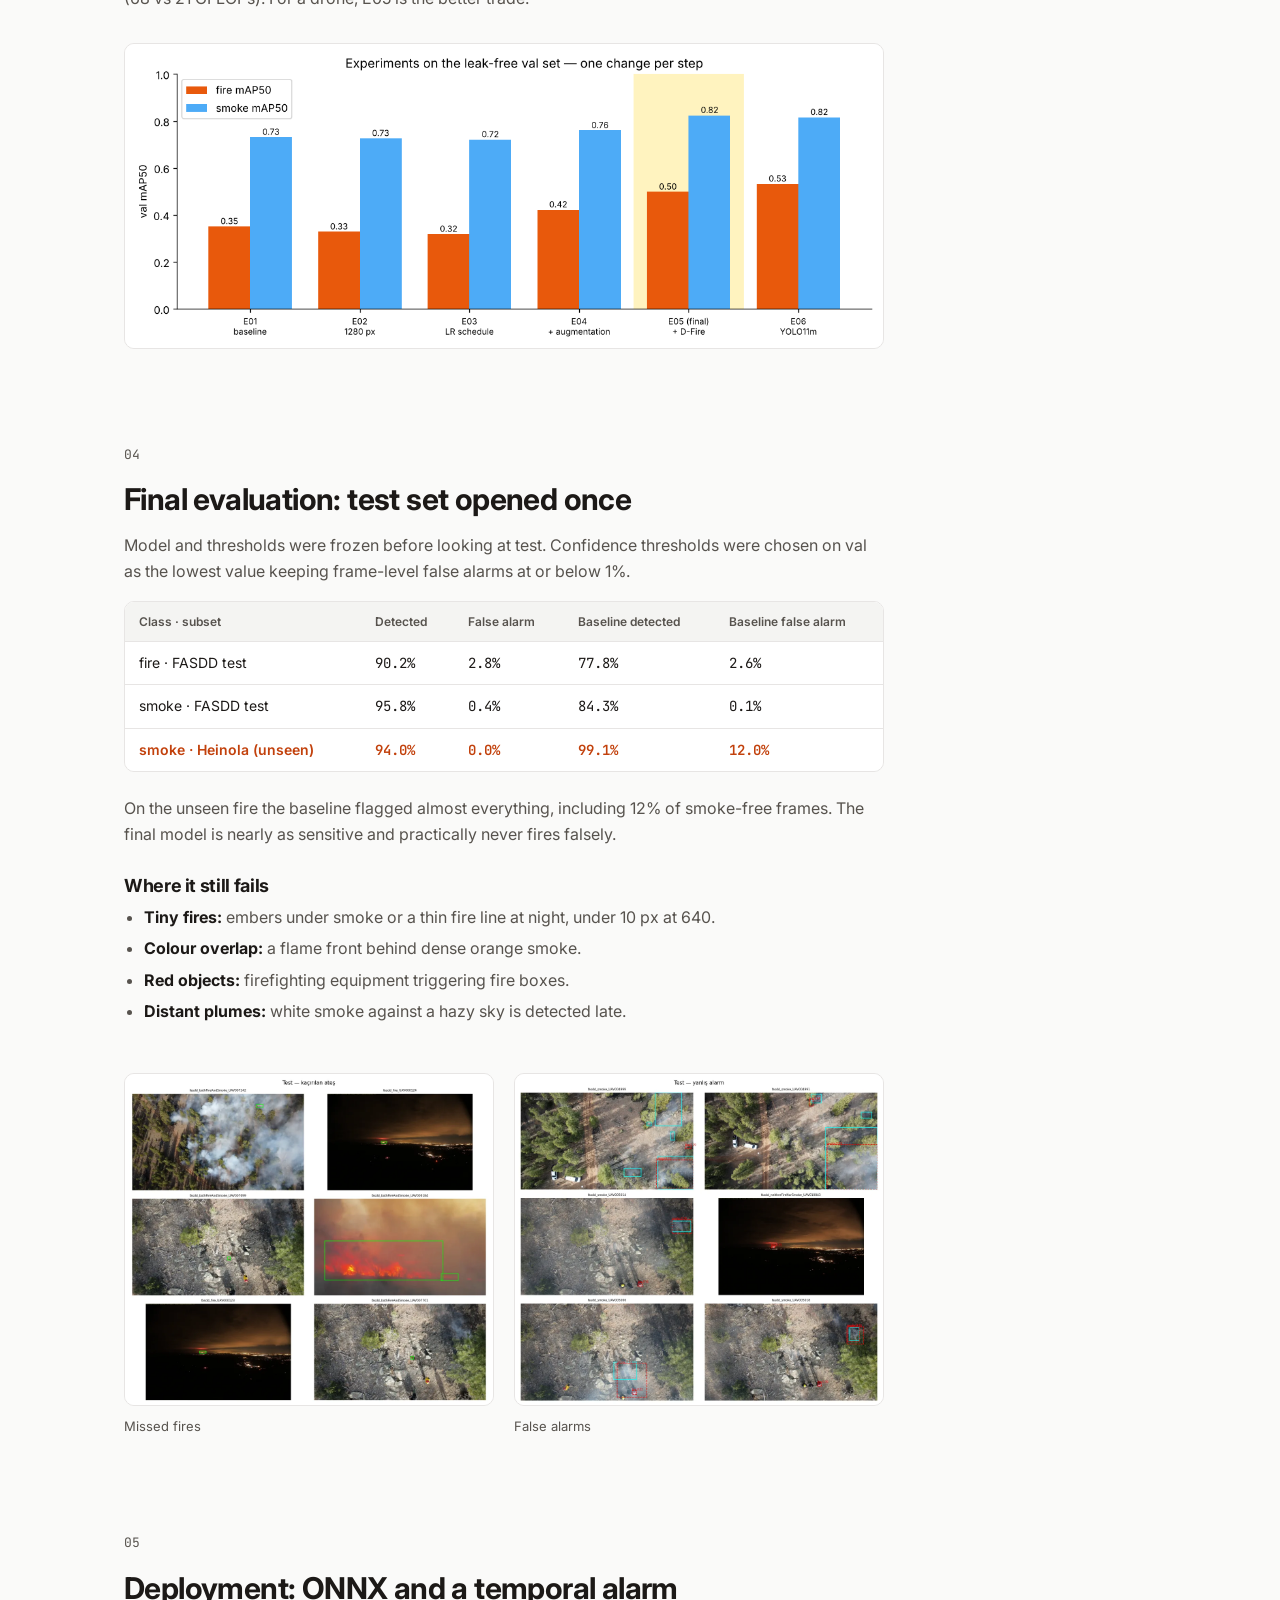
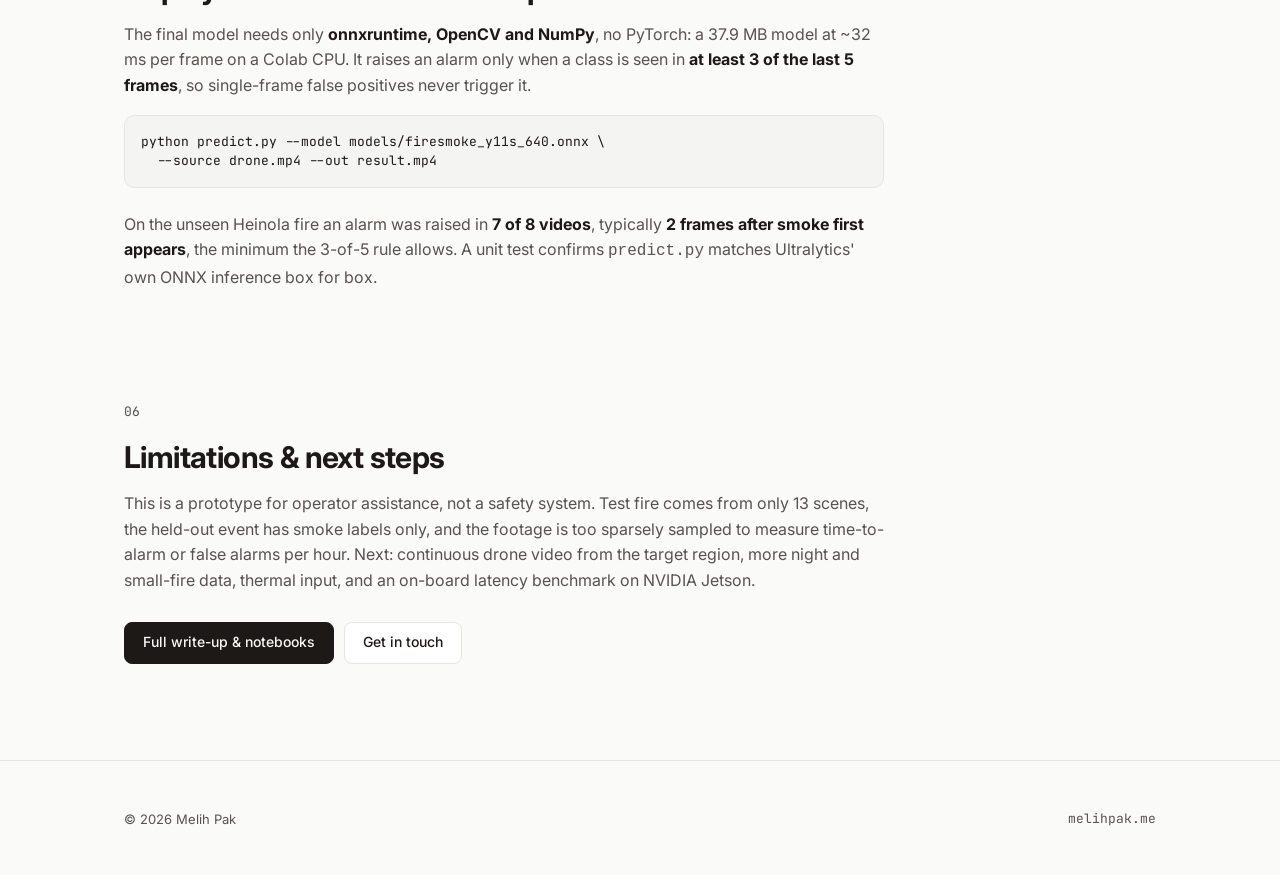
==== commit c9f8b94a: "Speed up media, add previews, mobile menu and 404 page Self-host the demo as a 0.5 MB MP4 instead of" ====
--- a/wildfire.html
+++ b/wildfire.html
@@ -11,6 +11,11 @@
   <meta property="og:description" content="94% of smoke frames found on an unseen fire with 0% false alarms.">
   <meta property="og:url" content="https://melihpak.me/wildfire.html">
   <meta property="og:type" content="article">
+  <meta property="og:image" content="https://melihpak.me/assets/img/og-wildfire.jpg">
+  <meta property="og:image:width" content="1200">
+  <meta property="og:image:height" content="630">
+  <meta name="twitter:card" content="summary_large_image">
+  <meta name="twitter:image" content="https://melihpak.me/assets/img/og-wildfire.jpg">
   <link rel="canonical" href="https://melihpak.me/wildfire.html">
   <link rel="icon" href="data:image/svg+xml,<svg xmlns='http://www.w3.org/2000/svg' viewBox='0 0 32 32'><rect x='3' y='7' width='26' height='20' fill='none' stroke='%23ff7a2e' stroke-width='3'/><rect x='3' y='2' width='14' height='6' fill='%23ff7a2e'/></svg>">
   <script>
@@ -33,7 +38,7 @@
     <div class="container">
       <a class="logo" href="index.html">melihpak<span>.me</span></a>
       <nav class="nav" aria-label="Main">
-        <ul class="nav-links">
+        <ul class="nav-links" id="nav-links">
           <li><a href="#leak"><span lang="en">The leak</span><span lang="tr">Sızıntı</span></a></li>
           <li><a href="#experiments"><span lang="en">Experiments</span><span lang="tr">Deneyler</span></a></li>
           <li><a href="#results"><span lang="en">Results</span><span lang="tr">Sonuçlar</span></a></li>
@@ -41,6 +46,9 @@
         </ul>
         <div class="toggles">
           <button class="icon-btn" id="lang-toggle" type="button">TR</button>
+          <button class="icon-btn menu-btn" id="menu-toggle" type="button" aria-label="Menu" aria-expanded="false" aria-controls="nav-links">
+            <svg viewBox="0 0 24 24" fill="none" stroke="currentColor" stroke-width="2" stroke-linecap="round"><path d="M4 7h16M4 12h16M4 17h16"/></svg>
+          </button>
           <button class="icon-btn" id="theme-toggle" type="button" aria-label="Toggle theme">
             <svg class="icon-moon" viewBox="0 0 24 24" fill="none" stroke="currentColor" stroke-width="2" stroke-linecap="round" stroke-linejoin="round"><path d="M21 12.8A9 9 0 1 1 11.2 3a7 7 0 0 0 9.8 9.8z"/></svg>
             <svg class="icon-sun" viewBox="0 0 24 24" fill="none" stroke="currentColor" stroke-width="2" stroke-linecap="round"><circle cx="12" cy="12" r="4"/><path d="M12 2v2M12 20v2M4.9 4.9l1.4 1.4M17.7 17.7l1.4 1.4M2 12h2M20 12h2M4.9 19.1l1.4-1.4M17.7 6.3l1.4-1.4"/></svg>
@@ -76,8 +84,8 @@
       </div>
 
       <figure class="figure" style="margin-top:0">
-        <img src="https://raw.githubusercontent.com/MelihPAK/wildfire-uav-detection/main/assets/demo_heinola.gif"
-          alt="Detector output on drone footage of the Heinola forest fire with fire and smoke boxes and an alarm bar">
+        <video src="assets/img/demo_heinola.mp4" poster="assets/img/demo_heinola_poster.jpg" autoplay muted loop playsinline width="480" height="252"
+          aria-label="Detector output on drone footage of the Heinola forest fire with fire and smoke boxes and an alarm bar"></video>
         <figcaption>
           <span lang="en">Held-out Heinola fire. Orange = fire, blue = smoke, thin green = ground truth. The top bar turns red when the temporal filter raises an alarm.</span>
           <span lang="tr">Dışarıda tutulan Heinola yangını. Turuncu = ateş, mavi = duman, ince yeşil = gerçek etiket. Zamansal filtre alarm verdiğinde üst çubuk kırmızıya döner.</span>
@@ -143,7 +151,7 @@
       <p lang="en">E06 draws better fire boxes, but at the operating point it finds fire in the same share of frames, raises more false alarms (fire 1.0 → 1.8%, smoke 1.1 → 1.9%), detects less smoke and costs <strong>3× the compute</strong> (68 vs 21 GFLOPs). For a drone, E05 is the better trade.</p>
       <p lang="tr">E06 ateş kutularını daha iyi çiziyor, ama çalışma noktasında ateşi aynı oranda karede buluyor, daha çok yanlış alarm veriyor (ateş %1.0 → %1.8, duman %1.1 → %1.9), daha az duman tespit ediyor ve <strong>3 kat daha fazla işlem gücü</strong> istiyor (68'e karşı 21 GFLOPs). Bir drone için E05 daha doğru tercih.</p>
       <figure class="figure">
-        <img src="https://raw.githubusercontent.com/MelihPAK/wildfire-uav-detection/main/assets/experiments.png" alt="Bar chart of validation mAP for experiments E01 to E06" loading="lazy">
+        <img src="assets/img/experiments.png" alt="Bar chart of validation mAP for experiments E01 to E06" loading="lazy">
       </figure>
     </section>
 
@@ -182,11 +190,11 @@
       </ul>
       <div class="two-figs">
         <figure class="figure">
-          <img src="https://raw.githubusercontent.com/MelihPAK/wildfire-uav-detection/main/assets/test_miss_fire.png" alt="Grid of test images where fire was missed" loading="lazy">
+          <img src="assets/img/test_miss_fire.webp" alt="Grid of test images where fire was missed" loading="lazy">
           <figcaption><span lang="en">Missed fires</span><span lang="tr">Kaçırılan yangınlar</span></figcaption>
         </figure>
         <figure class="figure">
-          <img src="https://raw.githubusercontent.com/MelihPAK/wildfire-uav-detection/main/assets/test_false_alarm.png" alt="Grid of test images with false alarms" loading="lazy">
+          <img src="assets/img/test_false_alarm.webp" alt="Grid of test images with false alarms" loading="lazy">
           <figcaption><span lang="en">False alarms</span><span lang="tr">Yanlış alarmlar</span></figcaption>
         </figure>
       </div>
@@ -223,5 +231,6 @@
   </footer>
 
   <script src="assets/main.js"></script>
+  <script src="assets/fun.js"></script>
 </body>
 </html>
--- a/assets/style.css
+++ b/assets/style.css
@@ -212,6 +212,8 @@
   height: 16px;
 }
 
+.menu-btn { display: none; }
+
 .icon-sun { display: none; }
 :root[data-theme="dark"] .icon-sun { display: block; }
 :root[data-theme="dark"] .icon-moon { display: none; }
@@ -249,6 +251,7 @@
   font-family: "JetBrains Mono", ui-monospace, monospace;
   font-size: 11px;
   font-weight: 600;
+  letter-spacing: normal;
   line-height: 1.6;
   white-space: nowrap;
   opacity: 0;
@@ -384,6 +387,191 @@
   height: 16px;
 }
 
+/* ---------- Term of the day ---------- */
+.actions + .term-card {
+  margin-top: -24px;
+}
+
+.term-card {
+  max-width: 560px;
+  margin-bottom: 24px;
+  padding: 18px 20px;
+  background: var(--surface);
+  border: 1px solid var(--border);
+  border-left: 3px solid var(--smoke);
+  border-radius: 0 12px 12px 0;
+  box-shadow: var(--shadow);
+}
+
+.term-head,
+.term-foot {
+  display: flex;
+  justify-content: space-between;
+  align-items: center;
+  gap: 12px;
+  font-size: 12px;
+  color: var(--muted);
+}
+
+.term-head > span:first-child {
+  color: var(--smoke);
+}
+
+.term-card .term-name {
+  font-size: 19px;
+  letter-spacing: -0.01em;
+  margin: 10px 0 6px;
+}
+
+.term-def {
+  font-size: 14.5px;
+  color: var(--muted);
+  margin: 0 0 12px;
+  min-height: 3.2em;
+}
+
+.term-next {
+  background: none;
+  border: none;
+  padding: 4px 0;
+  color: var(--text);
+  font: inherit;
+  cursor: pointer;
+}
+
+.term-next:hover {
+  color: var(--smoke);
+}
+
+footer .hint {
+  opacity: 0.35;
+  letter-spacing: 0.15em;
+  cursor: help;
+}
+
+/* ---------- Easter egg: fire mode ---------- */
+.fire-mode .det::before,
+.fire-mode .det::after {
+  opacity: 1;
+  transform: scale(1);
+}
+
+.fire-hud {
+  position: fixed;
+  inset: 0;
+  z-index: 50;
+  pointer-events: none;
+  background:
+    repeating-linear-gradient(0deg, rgba(0, 0, 0, 0.06) 0 1px, transparent 1px 3px),
+    radial-gradient(ellipse at center, transparent 55%, rgba(255, 90, 20, 0.22) 100%);
+}
+
+.fire-bar {
+  display: flex;
+  justify-content: space-between;
+  gap: 12px;
+  padding: 8px 16px;
+  background: #c40000;
+  color: #fff;
+  font-size: 13px;
+  font-weight: 600;
+}
+
+.fire-alarm {
+  animation: blink 0.9s ease-in-out infinite alternate;
+}
+
+@keyframes blink {
+  to { opacity: 0.35; }
+}
+
+.fire-crosshair {
+  position: absolute;
+  left: 50%;
+  top: 50%;
+  width: 64px;
+  height: 64px;
+  margin: -32px 0 0 -32px;
+  border: 1.5px solid #ff6a1a;
+  border-radius: 50%;
+}
+
+.fire-crosshair::before,
+.fire-crosshair::after {
+  content: "";
+  position: absolute;
+  background: #ff6a1a;
+}
+
+.fire-box {
+  position: absolute;
+  border: 2px solid var(--box, #ff6a1a);
+  animation: box-life 1.6s ease-out forwards;
+}
+
+.fire-box span {
+  position: absolute;
+  left: -2px;
+  top: 0;
+  transform: translateY(-100%);
+  padding: 1px 6px;
+  background: var(--box, #ff6a1a);
+  color: #fff;
+  font-size: 11px;
+  font-weight: 600;
+  white-space: nowrap;
+}
+
+@keyframes box-life {
+  0% { opacity: 0; transform: scale(1.15); }
+  12% { opacity: 1; transform: scale(1); }
+  75% { opacity: 1; }
+  100% { opacity: 0; }
+}
+
+.fire-crosshair::before { left: 50%; top: -14px; bottom: -14px; width: 1.5px; }
+.fire-crosshair::after { top: 50%; left: -14px; right: -14px; height: 1.5px; }
+
+.fire-embers {
+  position: absolute;
+  inset: 0;
+}
+
+.fire-land {
+  position: absolute;
+  right: 16px;
+  bottom: 16px;
+  padding: 8px 12px;
+  border: 1px solid #ff7a2e;
+  border-radius: 8px;
+  background: rgba(12, 12, 13, 0.85);
+  color: #ff7a2e;
+  font-size: 12px;
+  cursor: pointer;
+  pointer-events: auto;
+}
+
+.toast {
+  position: fixed;
+  left: 50%;
+  bottom: 24px;
+  z-index: 60;
+  max-width: calc(100% - 32px);
+  padding: 10px 16px;
+  border-radius: 10px;
+  background: var(--text);
+  color: var(--bg);
+  font-size: 14px;
+  opacity: 0;
+  transform: translate(-50%, 12px);
+  transition: opacity 0.25s, transform 0.25s;
+}
+
+.toast.show {
+  opacity: 1;
+  transform: translate(-50%, 0);
+}
+
 /* ---------- Featured ---------- */
 .featured {
   display: grid;
@@ -404,7 +592,9 @@
   background: #000;
 }
 
-.featured-media img {
+.featured-media img,
+.featured-media video {
+  display: block;
   width: 100%;
   height: auto;
 }
@@ -480,77 +670,301 @@
   gap: 10px;
 }
 
-/* ---------- Experience ---------- */
-.timeline {
+/* ---------- About: code window ---------- */
+.code-window {
+  max-width: 760px;
+  border: 1px solid var(--border);
+  border-radius: 12px;
+  background: var(--surface);
+  box-shadow: var(--shadow);
+  overflow: hidden;
+}
+
+.code-bar {
+  display: flex;
+  align-items: center;
+  gap: 12px;
+  padding: 10px 14px;
+  border-bottom: 1px solid var(--border);
+  background: var(--surface-2);
+  font-size: 12px;
+  color: var(--muted);
+}
+
+.code-bar .dots {
+  display: inline-flex;
+  gap: 6px;
+}
+
+.code-bar .dots i {
+  width: 10px;
+  height: 10px;
+  border-radius: 50%;
+  background: var(--border);
+}
+
+.code {
+  margin: 0;
+  padding: 18px 20px 8px;
+  overflow-x: auto;
+  font-size: 13.5px;
+  line-height: 1.7;
+  border: none;
+  background: none;
+}
+
+.code .ln {
+  display: block;
+  opacity: 0;
+  transform: translateX(-6px);
+  transition: opacity 0.25s, transform 0.25s;
+}
+
+.code .ln.on {
+  opacity: 1;
+  transform: none;
+}
+
+.code .ln.cursor::after {
+  content: "";
+  display: inline-block;
+  width: 8px;
+  height: 1.1em;
+  margin-left: 3px;
+  vertical-align: text-bottom;
+  background: var(--fire);
+  animation: caret 1s steps(2, start) infinite;
+}
+
+@keyframes caret {
+  to { visibility: hidden; }
+}
+
+.code .k { color: #a855f7; }
+.code .cl { color: var(--smoke); }
+.code .f { color: var(--smoke); }
+.code .s { color: var(--gt); }
+.code .n { color: var(--fire); }
+.code .c { color: var(--muted); font-style: italic; }
+
+.code-status {
+  margin: 0;
+  padding: 0 20px 14px;
+  font-size: 12px;
+  color: var(--muted);
+}
+
+.code-status .ok { display: none; color: var(--gt); }
+.code-window.done .code-status .todo { display: none; }
+.code-window.done .code-status .ok { display: inline; }
+
+/* ---------- Journey ---------- */
+.journey {
+  --fill: 0px;
+  position: relative;
   list-style: none;
   margin: 0;
   padding: 0;
-  border-left: 1px solid var(--border);
-}
-
-.timeline li {
-  position: relative;
-  padding: 0 0 40px 28px;
-}
-
-.timeline li:last-child {
-  padding-bottom: 0;
-}
-
-.timeline li::before {
+  max-width: 760px;
+}
+
+.journey::before,
+.journey::after {
   content: "";
   position: absolute;
-  left: -5px;
-  top: 8px;
-  width: 9px;
-  height: 9px;
+  left: 5px;
+  top: 6px;
+  width: 2px;
+  border-radius: 2px;
+}
+
+.journey::before {
+  bottom: 0;
+  background: var(--border);
+}
+
+.journey::after {
+  height: var(--fill);
+  max-height: calc(100% - 6px);
+  background: linear-gradient(var(--smoke), var(--fire));
+}
+
+.journey .stop {
+  position: relative;
+  padding: 0 0 44px 36px;
+  opacity: 0.35;
+  transform: translateY(8px);
+  transition: opacity 0.4s, transform 0.4s;
+}
+
+.journey .stop:last-child {
+  padding-bottom: 0;
+}
+
+.journey .stop::before {
+  content: "";
+  position: absolute;
+  left: 0;
+  top: 4px;
+  width: 12px;
+  height: 12px;
   border-radius: 50%;
   background: var(--bg);
-  border: 2px solid var(--muted);
-}
-
-.timeline li.current::before {
-  border-color: var(--gt);
+  border: 2px solid var(--border);
+  z-index: 1;
+  transition: border-color 0.3s, background 0.3s, box-shadow 0.3s;
+}
+
+.journey .stop.reached {
+  opacity: 1;
+  transform: none;
+}
+
+.journey .stop.reached::before {
+  border-color: var(--fire);
+  background: var(--fire);
+  box-shadow: 0 0 0 4px color-mix(in srgb, var(--fire) 20%, transparent);
+}
+
+.journey .stop.future::before {
+  border-style: dashed;
+}
+
+.journey .stop.future.reached::before {
+  background: var(--bg);
+}
+
+.journey .when {
+  display: block;
+  font-size: 12.5px;
+  color: var(--fire);
+  margin-bottom: 4px;
+}
+
+.journey h3 {
+  font-size: 18px;
+  margin-bottom: 4px;
+}
+
+.job-role {
+  color: var(--muted);
+  font-size: 14px;
+  margin: 0 0 8px;
+}
+
+.journey p,
+.journey ul {
+  color: var(--muted);
+  font-size: 15px;
+  margin: 0 0 6px;
+}
+
+.journey ul {
+  padding-left: 18px;
+}
+
+.journey ul li {
+  margin-bottom: 4px;
+}
+
+.journey a {
+  color: var(--text);
+}
+
+/* ---------- Scroll to sort ---------- */
+.sorter {
+  height: 220vh;
+  padding: 0;
+  margin-top: 96px;
+}
+
+.sorter-sticky {
+  position: sticky;
+  top: 60px;
+  height: calc(100vh - 60px);
+  display: flex;
+  flex-direction: column;
+  justify-content: center;
+  gap: 20px;
+}
+
+.sorter-head {
+  display: flex;
+  flex-wrap: wrap;
+  align-items: flex-end;
+  justify-content: space-between;
+  gap: 12px 24px;
+}
+
+.sorter-head .eyebrow {
+  width: 100%;
+  margin: 0;
+}
+
+.sorter-head h2 {
+  font-size: clamp(26px, 4vw, 34px);
+}
+
+.sorter-tabs {
+  display: flex;
+  gap: 6px;
+}
+
+.sorter-tabs button {
+  padding: 6px 12px;
+  border: 1px solid var(--border);
+  border-radius: 8px;
+  background: var(--surface);
+  color: var(--muted);
+  font: inherit;
+  font-size: 12.5px;
+  cursor: pointer;
+}
+
+.sorter-tabs button[aria-selected="true"] {
+  border-color: var(--text);
+  color: var(--text);
+}
+
+.bars {
+  display: flex;
+  align-items: flex-end;
+  gap: 4px;
+  height: min(42vh, 320px);
+  padding: 16px;
+  border: 1px solid var(--border);
+  border-radius: 12px;
+  background: var(--surface);
+}
+
+.bars span {
+  flex: 1;
+  min-height: 4px;
+  border-radius: 3px 3px 0 0;
+  background: color-mix(in srgb, var(--muted) 45%, transparent);
+  transition: height 0.12s;
+}
+
+.bars span.hi {
+  background: var(--fire);
+}
+
+.bars span.done {
   background: var(--gt);
 }
 
-.job-head {
+.sorter-stats {
   display: flex;
   flex-wrap: wrap;
-  justify-content: space-between;
-  gap: 4px 16px;
-  margin-bottom: 6px;
-}
-
-.job-head h3 {
-  font-size: 18px;
-}
-
-.job-head .when {
-  font-family: "JetBrains Mono", ui-monospace, monospace;
+  gap: 8px 24px;
+  margin: 0;
   font-size: 13px;
   color: var(--muted);
 }
 
-.job-role {
-  color: var(--muted);
-  font-size: 14px;
-  margin: 0 0 10px;
-}
-
-.timeline ul {
-  margin: 0;
-  padding-left: 18px;
-  color: var(--muted);
-  font-size: 15px;
-}
-
-.timeline ul li {
-  padding: 0 0 4px;
-}
-
-.timeline ul li::before {
-  display: none;
+.sorter-stats b {
+  color: var(--text);
+  font-weight: 600;
 }
 
 /* ---------- Projects ---------- */
@@ -717,8 +1131,11 @@
   margin: 32px 0 0;
 }
 
-.figure img {
+.figure img,
+.figure video {
+  display: block;
   width: 100%;
+  height: auto;
   border-radius: 10px;
   border: 1px solid var(--border);
   background: #fff;
@@ -867,8 +1284,38 @@
     padding: 0 16px;
   }
 
+  .menu-btn {
+    display: inline-flex;
+  }
+
   .nav-links {
     display: none;
+    position: absolute;
+    top: 60px;
+    left: 0;
+    right: 0;
+    flex-direction: column;
+    gap: 0;
+    padding: 8px 16px 16px;
+    background: var(--bg);
+    border-bottom: 1px solid var(--border);
+    box-shadow: 0 12px 24px rgba(0, 0, 0, 0.08);
+  }
+
+  .nav-links.open {
+    display: flex;
+  }
+
+  .nav-links a {
+    display: block;
+    padding: 12px 0;
+    font-size: 16px;
+    color: var(--text);
+    border-bottom: 1px solid var(--border);
+  }
+
+  .nav-links li:last-child a {
+    border-bottom: none;
   }
 
   section {
@@ -886,6 +1333,11 @@
 
   .contact {
     padding: 48px 16px;
+  }
+
+  .code {
+    font-size: 11.5px;
+    padding: 14px 14px 6px;
   }
 }
 
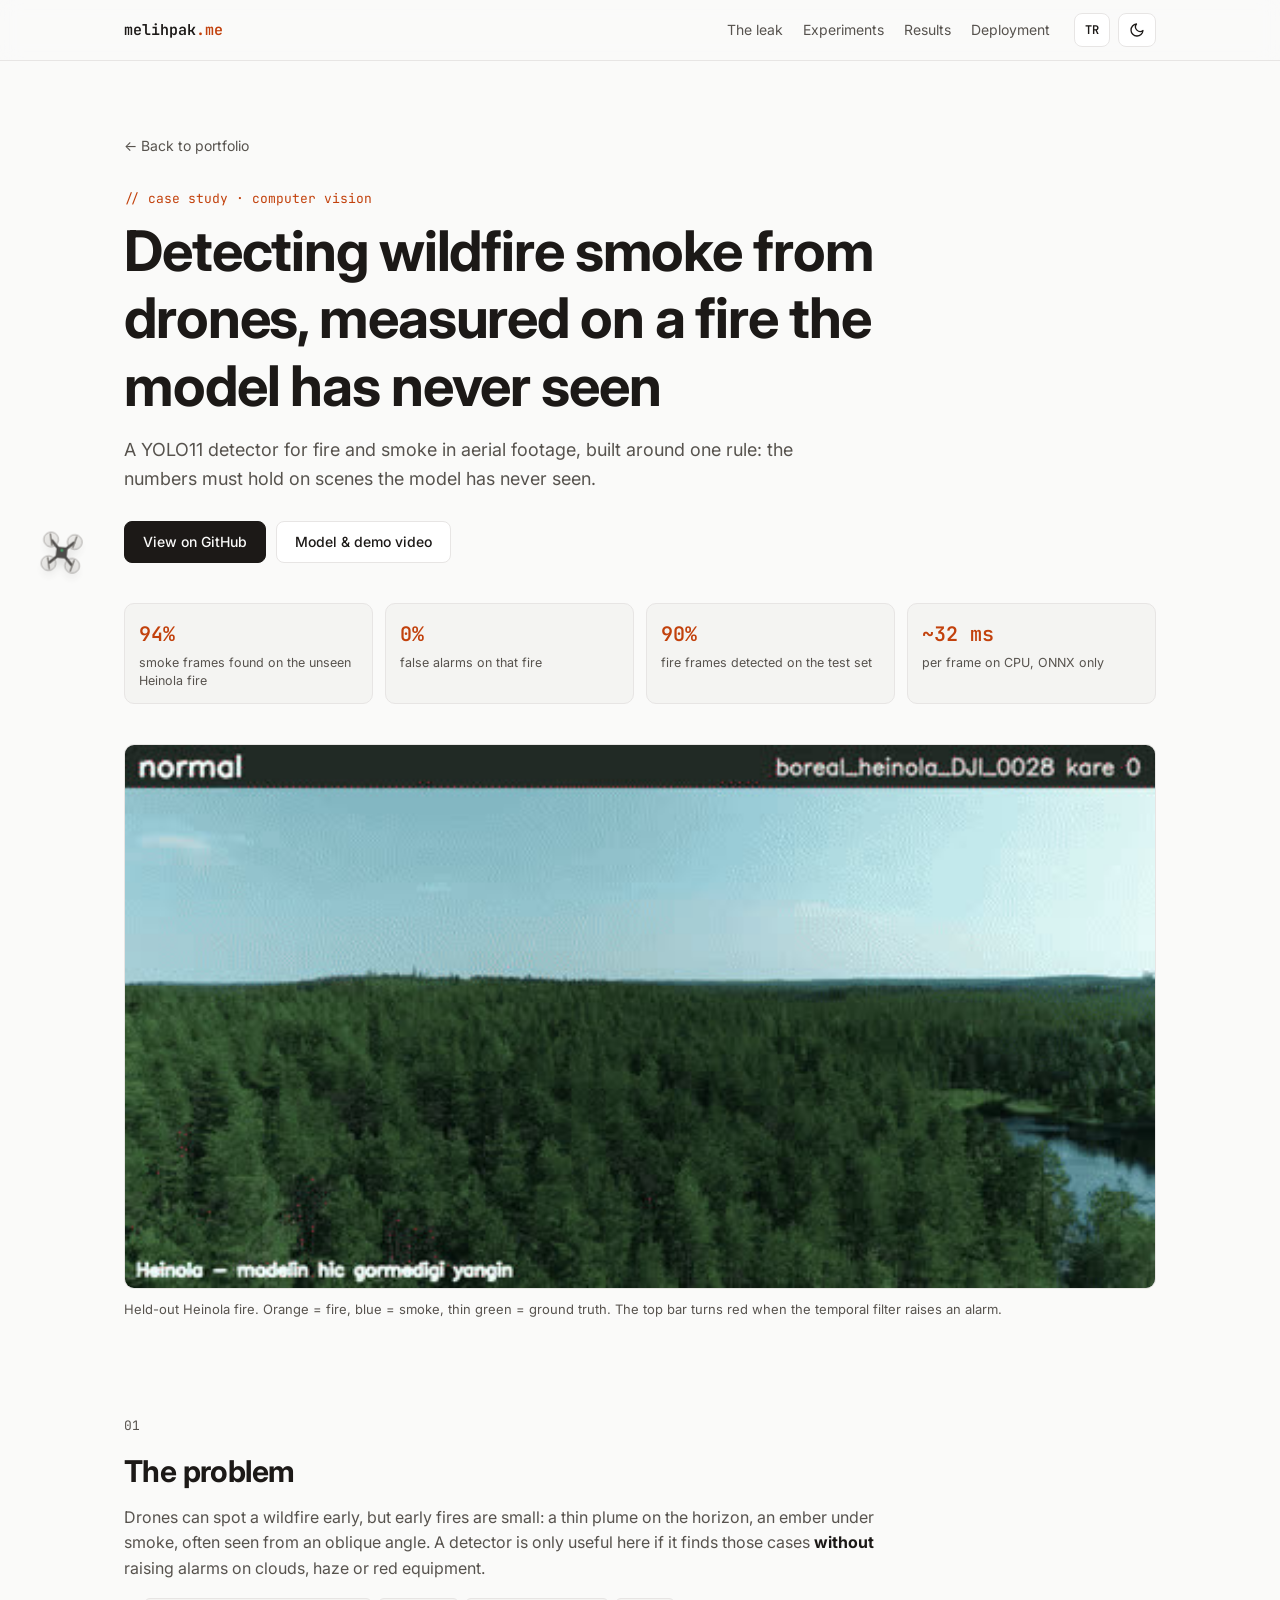
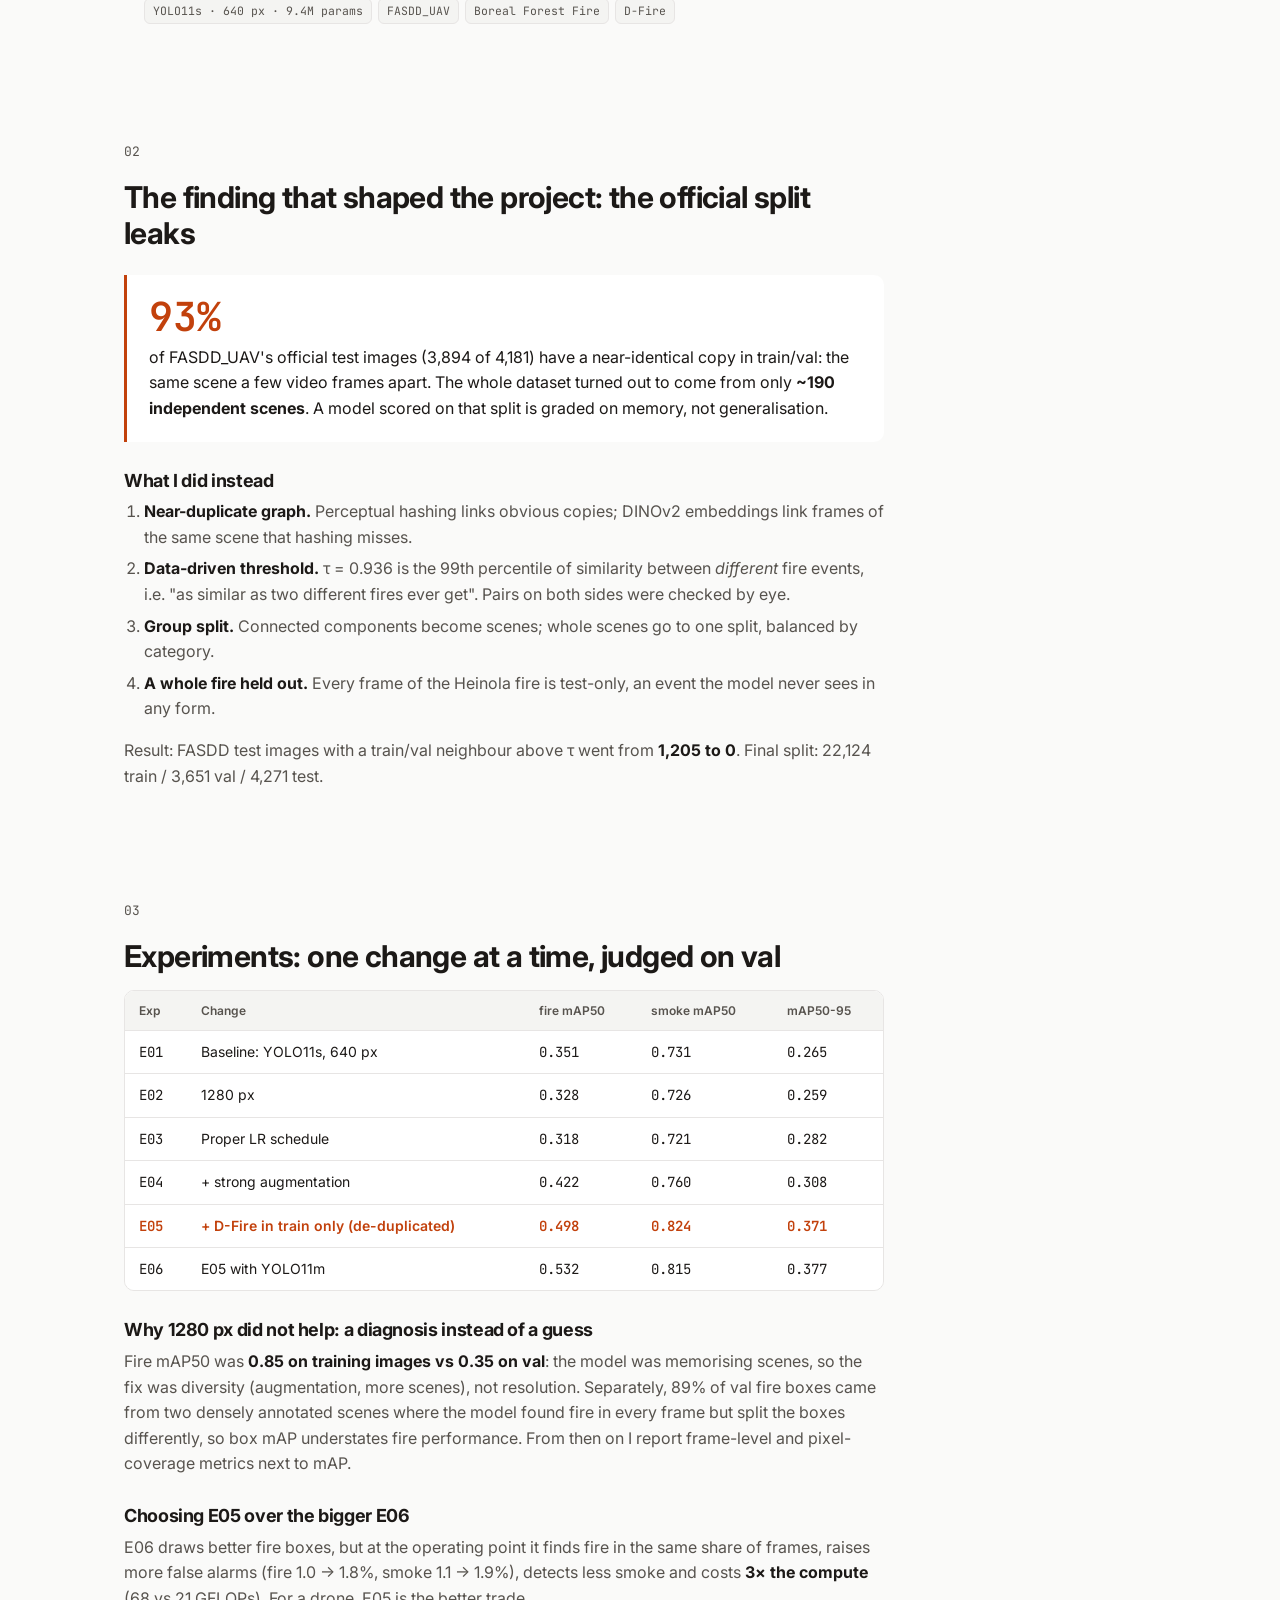
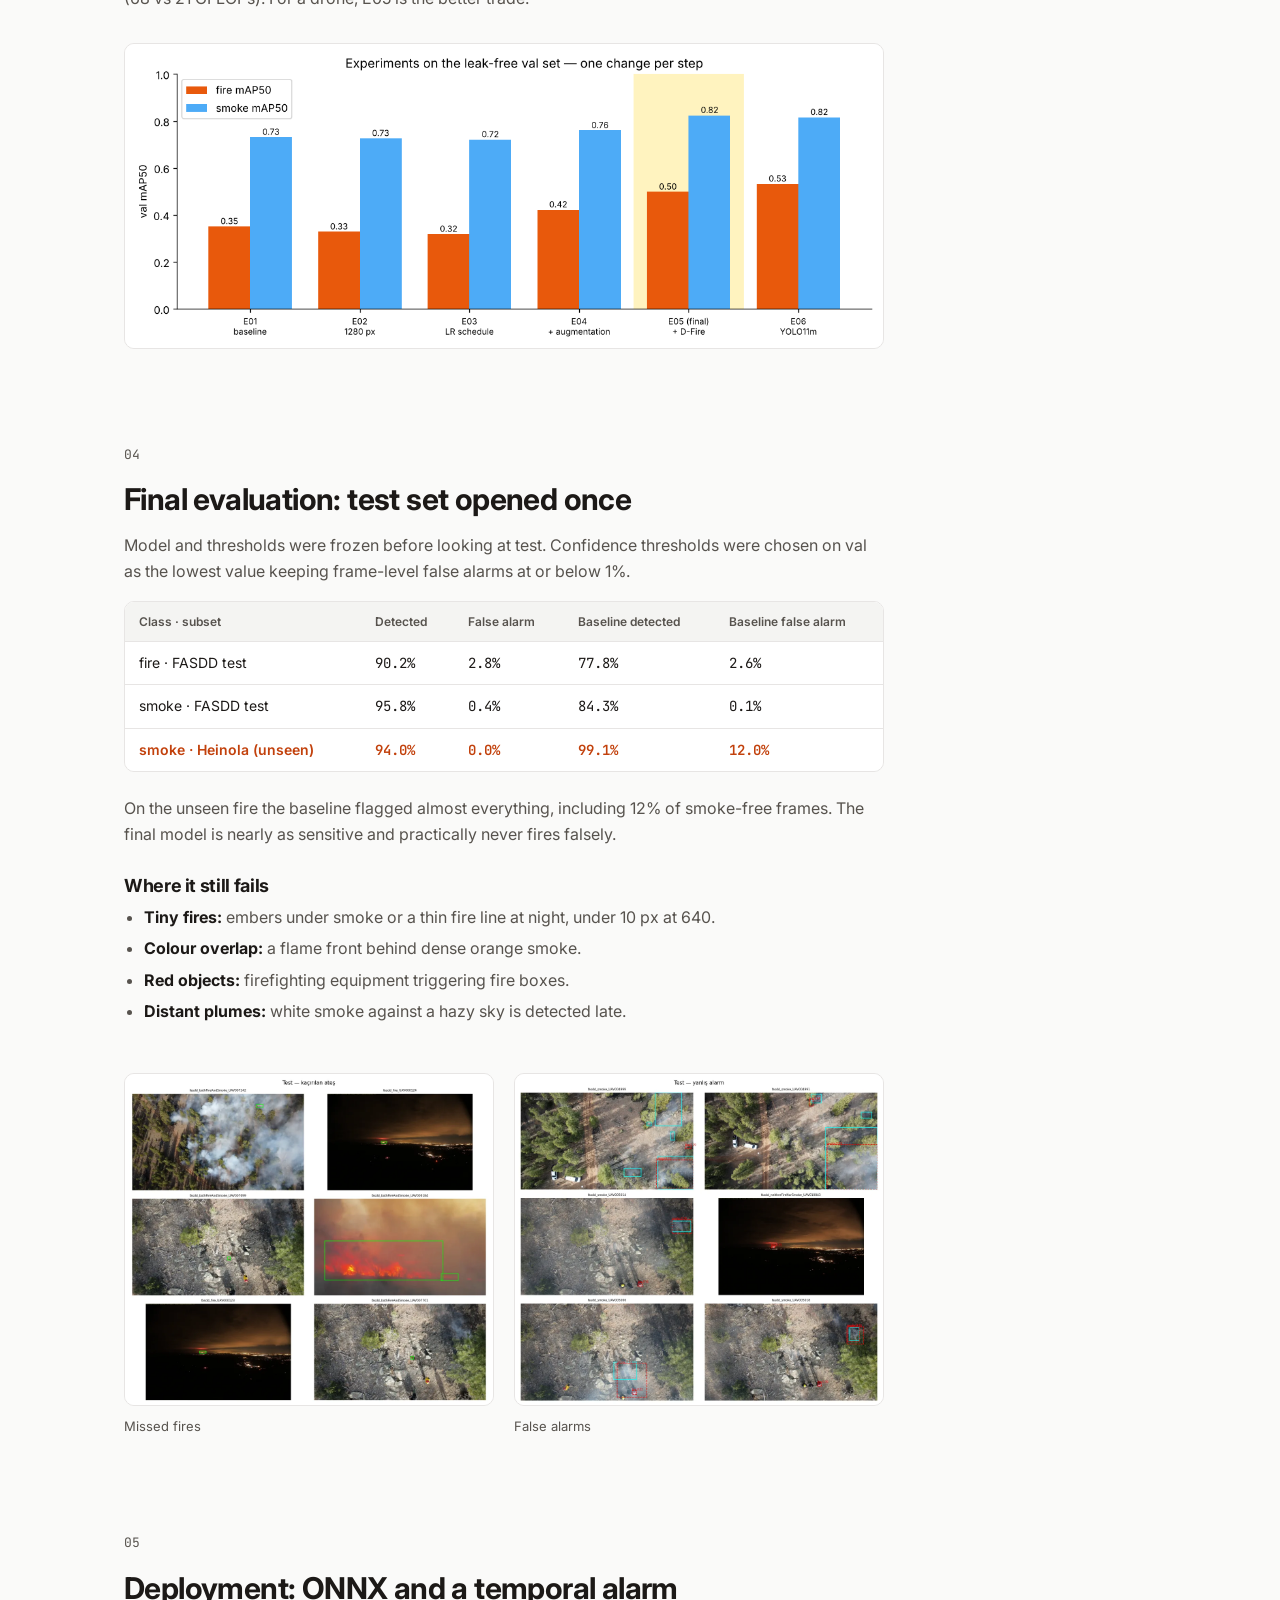
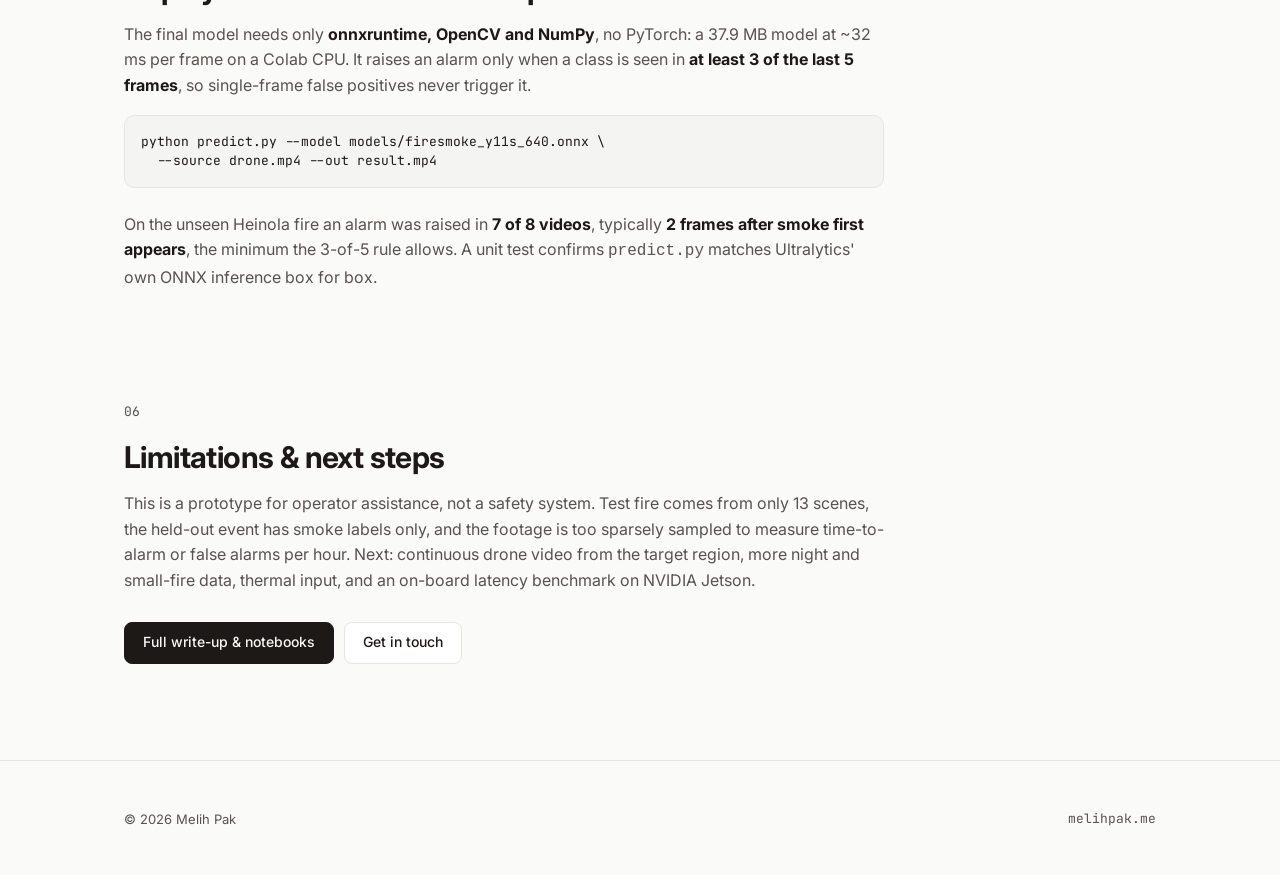
==== commit e706b21d: "Add a wandering drone that scans, dodges the cursor and shows a detection box when caught Hidden for" ====
--- a/wildfire.html
+++ b/wildfire.html
@@ -232,5 +232,6 @@
 
   <script src="assets/main.js"></script>
   <script src="assets/fun.js"></script>
+  <script src="assets/drone.js"></script>
 </body>
 </html>
--- a/assets/style.css
+++ b/assets/style.css
@@ -1266,6 +1266,122 @@
   line-height: 1.5;
 }
 
+/* ---------- Wandering drone ---------- */
+.drone {
+  position: fixed;
+  left: 0;
+  top: 0;
+  z-index: 45;
+  color: var(--text);
+  opacity: 0.78;
+  cursor: crosshair;
+  will-change: transform;
+  filter: drop-shadow(0 6px 4px rgba(0, 0, 0, 0.18));
+  -webkit-tap-highlight-color: transparent;
+}
+
+.drone svg {
+  display: block;
+  width: 100%;
+  height: 100%;
+  overflow: visible;
+}
+
+.drone-arms line {
+  stroke: currentColor;
+  stroke-width: 3;
+  stroke-linecap: round;
+}
+
+.drone-rotors circle {
+  fill: rgba(120, 113, 108, 0.12);
+  fill: color-mix(in srgb, var(--muted) 12%, transparent);
+  stroke: var(--muted);
+  stroke-width: 1;
+  stroke-opacity: 0.6;
+}
+
+.drone-blades line {
+  stroke: var(--muted);
+  stroke-width: 1.6;
+  stroke-linecap: round;
+}
+
+.drone-body {
+  fill: currentColor;
+}
+
+.drone-led {
+  fill: var(--gt);
+  animation: drone-blink 1.4s steps(2, jump-none) infinite;
+}
+
+@keyframes drone-blink {
+  50% { fill: var(--fire); }
+}
+
+/* Hover "scan": a dashed square that sweeps below the drone */
+.drone-scan {
+  position: absolute;
+  left: 50%;
+  top: 50%;
+  width: 180%;
+  height: 180%;
+  border: 1px dashed var(--smoke);
+  border-radius: 2px;
+  transform: translate(-50%, -50%) scale(0.6);
+  opacity: 0;
+  pointer-events: none;
+  transition: opacity 0.3s, transform 0.3s;
+}
+
+.drone.scanning .drone-scan {
+  opacity: 0.7;
+  transform: translate(-50%, -50%) scale(1);
+  animation: drone-scan 1.1s ease-in-out infinite alternate;
+}
+
+@keyframes drone-scan {
+  to { transform: translate(-50%, -50%) scale(1.12); }
+}
+
+/* Clicked: the detection-box motif, in smoke blue */
+.drone.caught {
+  opacity: 1;
+}
+
+.drone.caught .drone-scan {
+  opacity: 1;
+  border-style: solid;
+  border-width: 1.5px;
+  transform: translate(-50%, -50%) scale(1);
+  animation: none;
+}
+
+.drone-label {
+  position: absolute;
+  left: -40%;
+  top: -40%;
+  transform: translateY(-100%);
+  padding: 1px 6px;
+  background: var(--smoke);
+  color: var(--on-accent);
+  font-size: 11px;
+  font-weight: 600;
+  line-height: 1.6;
+  white-space: pre;
+  opacity: 0;
+  pointer-events: none;
+}
+
+.drone.caught .drone-label {
+  opacity: 1;
+}
+
+@media print {
+  .drone { display: none; }
+}
+
 /* ---------- Responsive ---------- */
 @media (max-width: 860px) {
   .featured,
